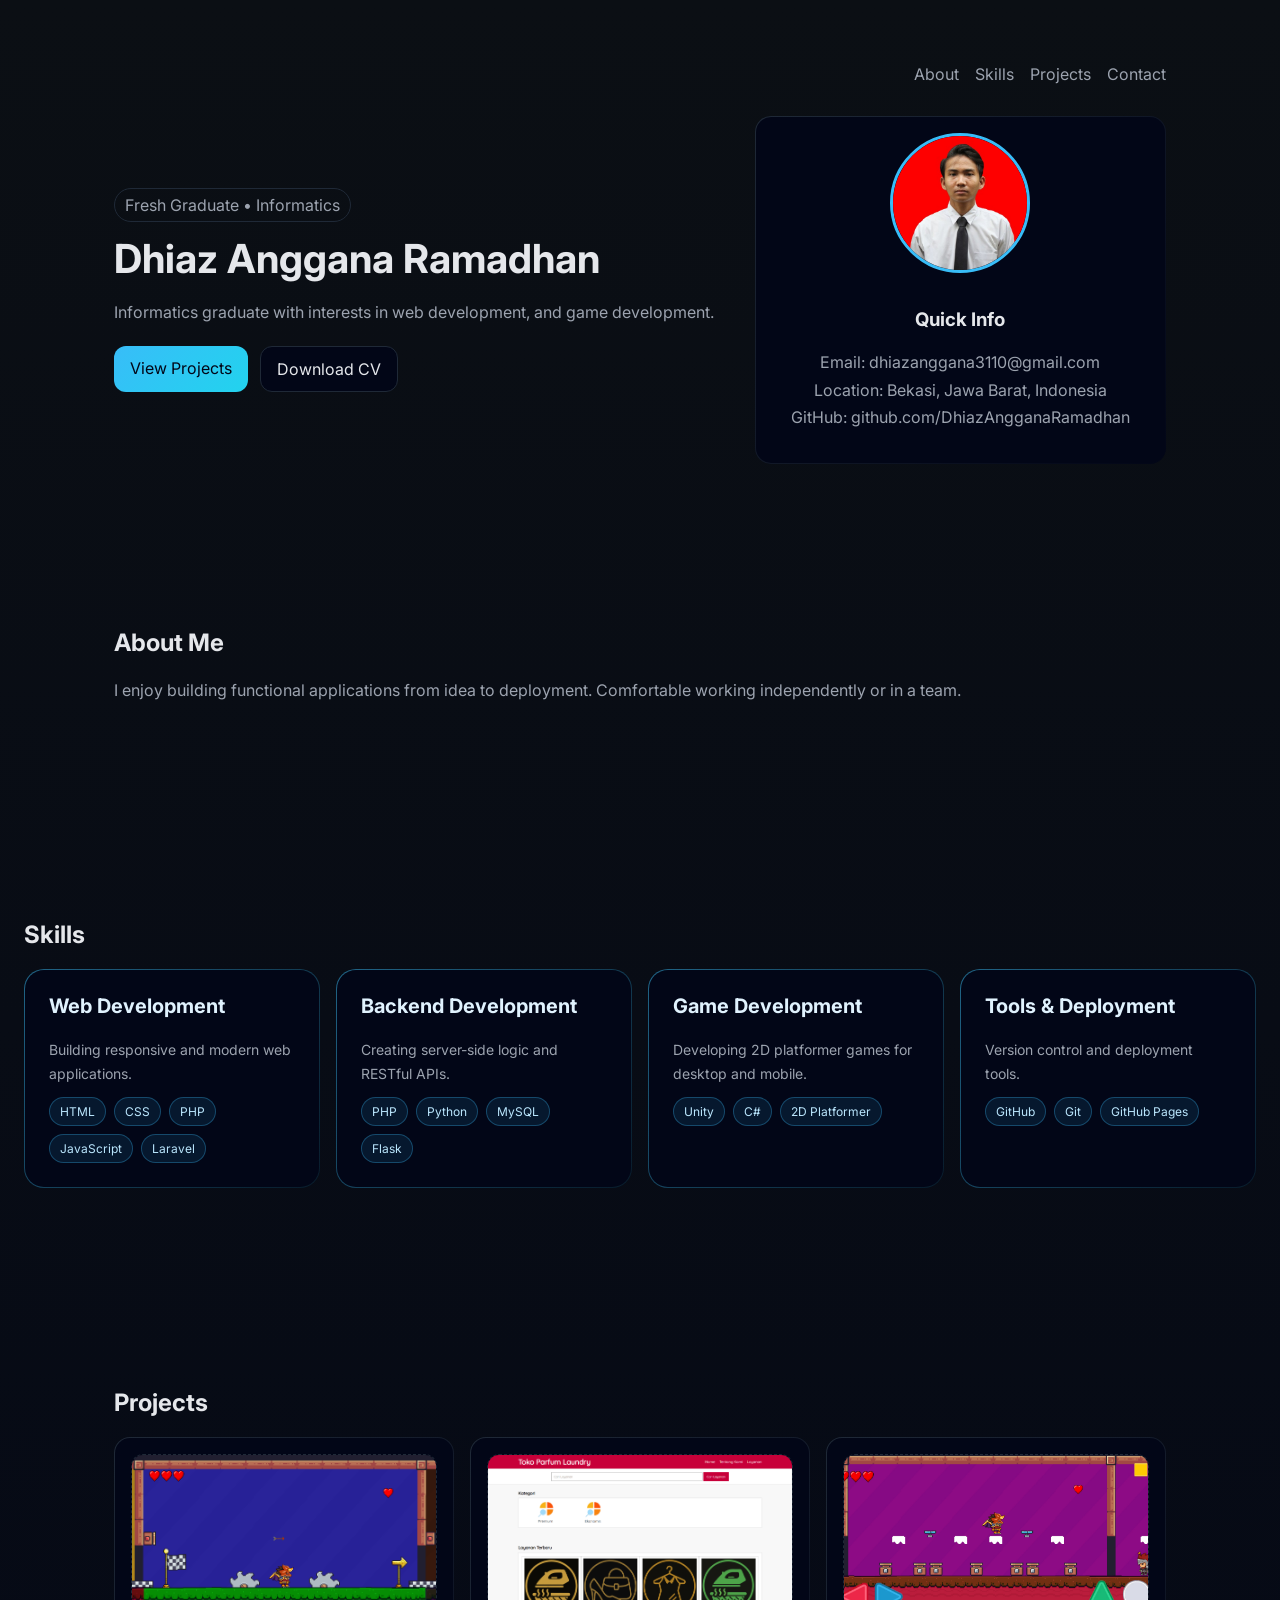
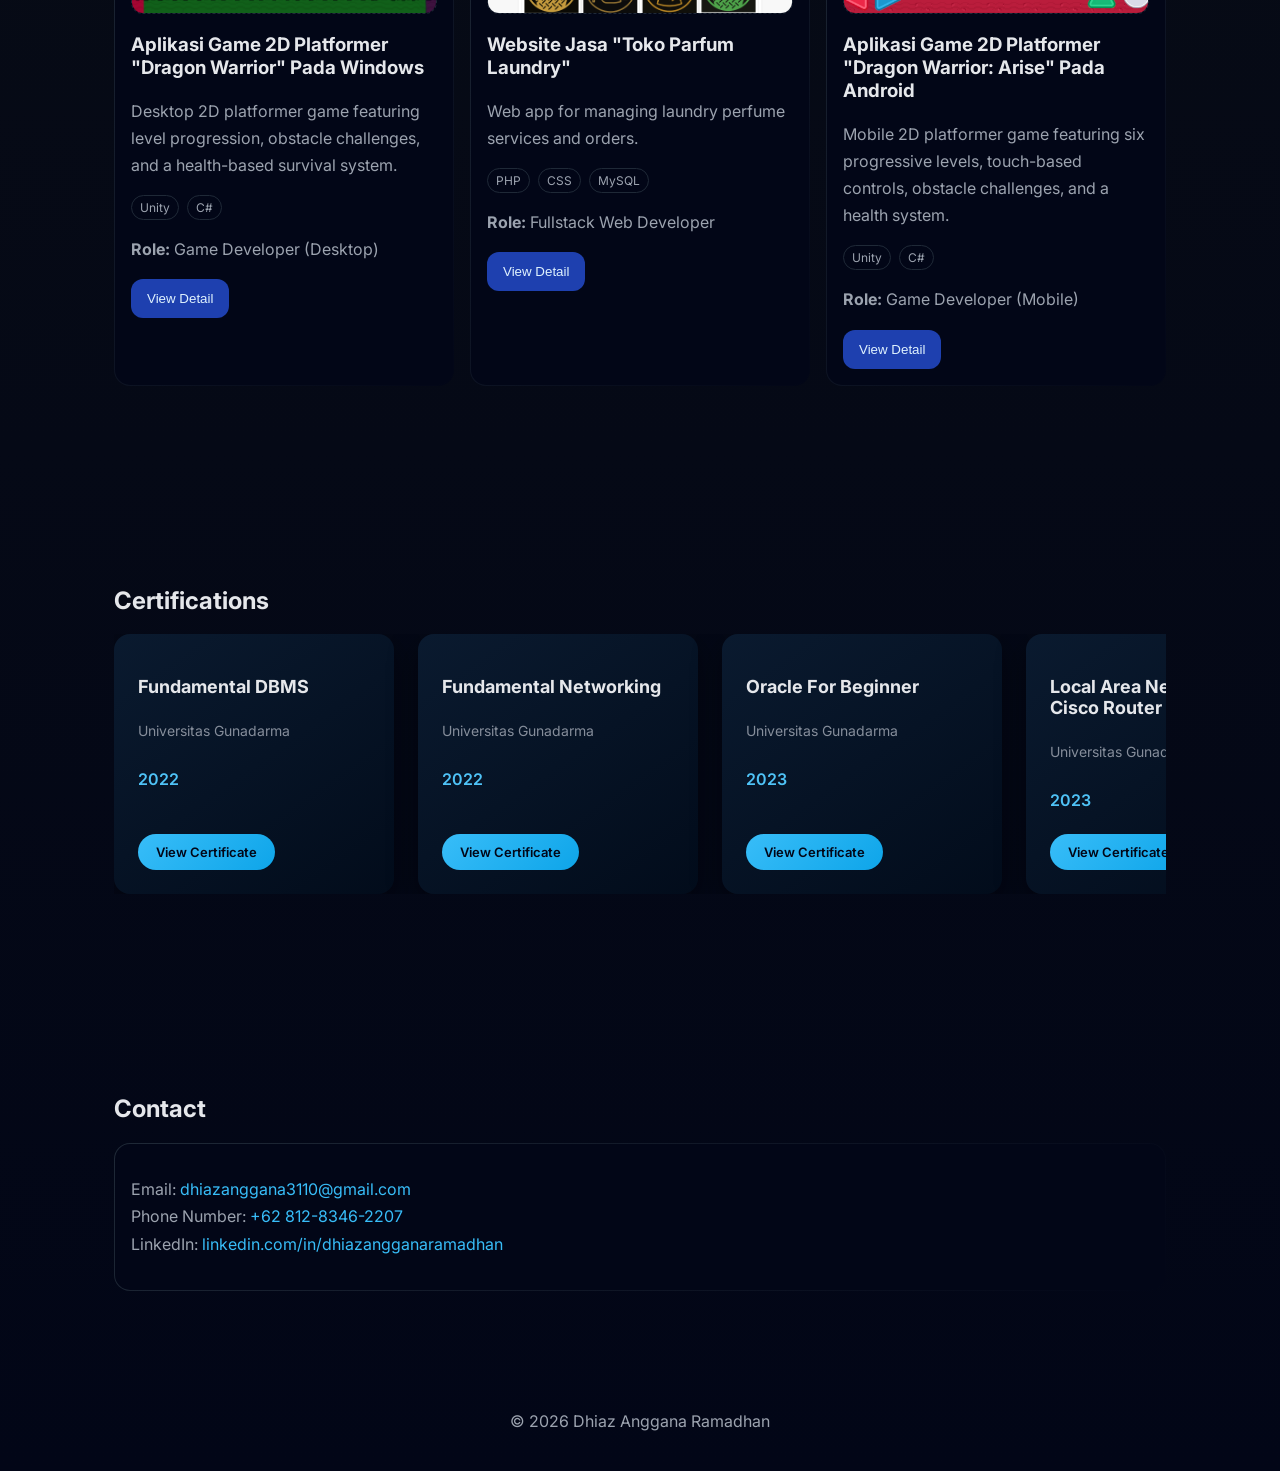
==== index.html @ bd8fd34e "Update website portofolio" ====
<!DOCTYPE html>
<html lang="en">
<head>
  <meta charset="UTF-8" />
  <meta name="viewport" content="width=device-width, initial-scale=1.0" />
  <title>Dhiaz Anggana Ramadhan | Portfolio</title>
  <meta name="description" content="Personal portfolio of an Informatics graduate showcasing web, backend, and game projects." />

  <link rel="preconnect" href="https://fonts.googleapis.com">
  <link rel="preconnect" href="https://fonts.gstatic.com" crossorigin>
  <link href="https://fonts.googleapis.com/css2?family=Inter:wght@300;400;600;700&display=swap" rel="stylesheet">

  <link rel="stylesheet" href="css/style.css">
</head>

<body>
<header>
  <nav>
    <a href="#about">About</a>
    <a href="#skills">Skills</a>
    <a href="#projects">Projects</a>
    <a href="#contact">Contact</a>
  </nav>

  <div class="hero">
    <div>
      <span class="badge">Fresh Graduate • Informatics</span>
      <h1>Dhiaz Anggana Ramadhan</h1>
      <p>
        Informatics graduate with interests in web development, and game development. 
      </p>

      <div class="cta">
        <a class="btn primary" href="#projects">View Projects</a>
        <a class="btn" href="cv-dhiaz.pdf" download>Download CV</a>
      </div>
    </div>

    <!-- FOTO + QUICK INFO -->
    <div class="card" style="text-align:center">
      <img src="assets/img/foto.jpg" alt="Dhiaz Anggana Ramadhan" class="profile-img">
      <h3>Quick Info</h3>
      <p>
        Email: dhiazanggana3110@gmail.com<br>
        Location: Bekasi, Jawa Barat, Indonesia<br>
        GitHub: github.com/DhiazAngganaRamadhan
      </p>
    </div>
  </div>
</header>

<section id="about" class="section">
  <h2>About Me</h2>
  <p>
    I enjoy building functional applications from idea to deployment.
    Comfortable working independently or in a team.
  </p>
</section>

<section id="skills" class="cert-section">
  <h2>Skills</h2>

  <div class="grid skills">

    <div class="card">
      <h3>Web Development</h3>
      <p>Building responsive and modern web applications.</p>
      <div class="skills-tags">
        <span>HTML</span>
        <span>CSS</span>
        <span>PHP</span>
        <span>JavaScript</span>
        <span>Laravel</span>
      </div>
    </div>

    <div class="card">
      <h3>Backend Development</h3>
      <p>Creating server-side logic and RESTful APIs.</p>
      <div class="skills-tags">
        <span>PHP</span>
        <span>Python</span>
        <span>MySQL</span>
        <span>Flask</span>
      </div>
    </div>

    <div class="card">
      <h3>Game Development</h3>
      <p>Developing 2D platformer games for desktop and mobile.</p>
      <div class="skills-tags">
        <span>Unity</span>
        <span>C#</span>
        <span>2D Platformer</span>
      </div>
    </div>

    <div class="card">
      <h3>Tools & Deployment</h3>
      <p>Version control and deployment tools.</p>
      <div class="skills-tags">
        <span>GitHub</span>
        <span>Git</span>
        <span>GitHub Pages</span>
      </div>
    </div>

  </div>
</section>

<section id="projects" class="section">
  <h2>Projects</h2>
  <div class="grid projects">

    <div class="card">
      <div class="thumb">
        <img src="assets/img/dragon warrior.png" alt="Dragon Warrior Desktop">
      </div>
      <h3>Aplikasi Game 2D Platformer "Dragon Warrior" Pada Windows</h3>
      <p>Desktop 2D platformer game featuring level progression, obstacle challenges, and a health-based survival system.</p>
      <div class="tags">
        <span class="tag">Unity</span>
        <span class="tag">C#</span>
      </div>
      <p><strong>Role:</strong> Game Developer (Desktop)</p>

      <button class="btn detail" onclick="openModal('project1')">
        View Detail
      </button>
    </div>

    <div class="card">
      <div class="thumb">
        <img src="assets/img/toko parfum laundry.png" alt="Toko Parfum Laundry Desktop">
      </div>
      <h3>Website Jasa "Toko Parfum Laundry"</h3>
      <p>Web app for managing laundry perfume services and orders.</p>
      <div class="tags">
        <span class="tag">PHP</span>
        <span class="tag">CSS</span>
        <span class="tag">MySQL</span>
      </div>
      <p><strong>Role:</strong> Fullstack Web Developer</p>

      <button class="btn detail" onclick="openModal('project2')">
        View Detail
      </button>
    </div>

    <div class="card">
      <div class="thumb">
        <img src="assets/img/dragon warrior arise.jpg" alt="Dragon Warrior Arise Mobile">
      </div>
      <h3>Aplikasi Game 2D Platformer "Dragon Warrior: Arise" Pada Android</h3>
      <p>Mobile 2D platformer game featuring six progressive levels, touch-based controls, obstacle challenges, and a health system. </p>
      <div class="tags">
        <span class="tag">Unity</span>
        <span class="tag">C#</span>
      </div>
      <p><strong>Role:</strong> Game Developer (Mobile)</p>

      <button class="btn detail" onclick="openModal('project3')">
        View Detail
      </button>
    </div>

  </div>
</section>

<div class="modal" id="project1">
  <div class="modal-content">
    <span class="close" onclick="closeModal('project1')">&times;</span>

    <h2>Aplikasi Game 2D Platformer "Dragon Warrior" Pada Windows</h2>

    <img src="assets/img/dragon warrior1.png" alt="Dragon Warrior Desktop">

    <p>
      Dragon Warrior adalah game 2D platformer yang saya kembangkan menggunakan Unity dan C#, terinspirasi dari Super Mario Bros. 
      Game ini berfokus pada rintangan (obstacle-based) di mana pemain harus melompati hambatan, menjaga health, dan mencapai garis finish. 
      Pengembangan game dilakukan menggunakan metode MDLC, mulai dari perancangan, pembuatan aset, hingga pengujian Blackbox Testing dan User Acceptance Testing (UAT).<br><br>
      Game ini memiliki tiga level dengan tingkat kesulitan berbeda, dilengkapi karakter 2D, musuh, rintangan, efek audio, serta UI sederhana. 
      Dragon Warrior berjalan pada platform Windows dan dirancang untuk memberikan pengalaman platformer klasik dengan gameplay menantang dan timing lompatan yang presisi
    </p>

    <strong>Tech Stack:</strong>
    <p>Unity, C#</p>

    <div class="github-wrapper">
      <a href="https://github.com/USERNAME/NAMA-REPO"
         target="_blank"
         class="github-btn">
        <img src="assets/img/github.svg" class="github-icon" alt="GitHub">
        <span class="github-text">GitHub</span>
      </a>
    </div> 
  </div>
</div>

<div class="modal" id="project2">
  <div class="modal-content">
    <span class="close" onclick="closeModal('project2')">&times;</span>

    <h2>Website Jasa "Toko Parfum Laundry"</h2>

    <img src="assets/img/toko parfum laundry1.png" alt="Toko Parfum Laundry">

    <p>
      Website Toko Parfum Laundry adalah aplikasi web layanan laundry yang saya kembangkan menggunakan PHP dan MySQL. Sistem ini memungkinkan pelanggan
      melakukan pemesanan layanan secara digital melalui fitur katalog, pencarian layanan, dan form pemesanan online. Di sisi admin, aplikasi ini menyediakan dashboard dengan
      login aman, serta fitur CRUD untuk mengelola layanan, produk parfum, dan pesanan pelanggan. Alur pemesanan dirancang terstruktur, mulai dari permintaan pelanggan
      hingga proses persetujuan admin, sehingga operasional menjadi lebih efisien.<br><br>
      Proyek ini berhasil lolos uji kompetensi BNSP, di mana seluruh fitur dinilai memenuhi standar nasional dan diuji melalui praktik langsung.
    </p>

    <strong>Fitur Utama:</strong>
    <ul>
      <li>Manajemen layanan & produk</li>
      <li>Form pemesanan pelanggan</li>
      <li>Halaman admin</li>
    </ul>

    <strong>Tech Stack:</strong>
    <p>PHP, CSS, MySQL</p>

    <div class="github-wrapper">
      <a href="https://github.com/DhiazAngganaRamadhan/tokoparfumlaundry"
         target="_blank"
         class="github-btn">
        <img src="assets/img/github.svg" class="github-icon" alt="GitHub">
        <span class="github-text">GitHub</span>
      </a>
    </div> 
  </div>
</div>

<div class="modal" id="project3">
  <div class="modal-content">
    <span class="close" onclick="closeModal('project3')">&times;</span>

    <h2>Aplikasi Game 2D Platformer "Dragon Warrior: Arise" Pada Android</h2>

    <img src="assets/img/dragon warrior arise1.jpg" alt="Dragon Warrior Arise">

    <p>
      Game 2D platformer berbasis Android yang saya kembangkan menggunakan Unity. Proyek ini merupakan pengembangan dari versi PC sebelumnya dengan peningkatan navigasi level, 
      kontrol permainan, serta penambahan total 6 level baru. Fokus utama pengembangan adalah meningkatkan pengalaman bermain dan mengoptimalkan game untuk perangkat mobile.<br><br>
      Game ini dirancang dengan struktur scene yang lebih terorganisir, visual yang diperbarui, serta mekanik gameplay yang lebih responsif agar memberikan pengalaman bermain yang lebih nyaman, 
      menantang, dan sesuai dengan standar game mobile modern.
    </p>

    <strong>Tech Stack:</strong>
    <p>Unity, C#</p>

    <div class="github-wrapper">
      <a href="https://github.com/USERNAME/NAMA-REPO"
         target="_blank"
         class="github-btn">
        <img src="assets/img/github.svg" class="github-icon" alt="GitHub">
        <span class="github-text">GitHub</span>
      </a>
    </div> 
  </div>
</div>

<section id="certifications" class="section cert-section">
  <h2>Certifications</h2>

  <div class="cert-wrapper">
    <div class="cert-track">
      <!-- ===== SET 1 ===== -->
      <div class="cert-card">
        <h3>Fundamental DBMS</h3>
        <p class="cert-org">Universitas Gunadarma</p>
        <span class="cert-year">2022</span>
        <a href="assets/doc/FundamentalDBMS.pdf" target="_blank" class="cert-btn">View Certificate</a>
      </div>

      <div class="cert-card">
        <h3>Fundamental Networking</h3>
        <p class="cert-org">Universitas Gunadarma</p>
        <span class="cert-year">2022</span>
        <a href="assets/doc/FundamentalNetworking.pdf" target="_blank" class="cert-btn">View Certificate</a>
      </div>

      <div class="cert-card">
        <h3>Oracle For Beginner</h3>
        <p class="cert-org">Universitas Gunadarma</p>
        <span class="cert-year">2023</span>
        <a href="assets/doc/ORACLEFORBEGINNER.pdf" target="_blank" class="cert-btn">View Certificate</a>
      </div>

      <div class="cert-card">
        <h3>Local Area Network Using Cisco Router</h3>
        <p class="cert-org">Universitas Gunadarma</p>
        <span class="cert-year">2023</span>
        <a href="assets/doc/LOCALAREANETWORKUSINGCISCOROUTER.pdf" target="_blank" class="cert-btn">View Certificate</a>
      </div>

      <div class="cert-card">
        <h3>Oracle For Intermediate</h3>
        <p class="cert-org">Universitas Gunadarma</p>
        <span class="cert-year">2024</span>
        <a href="assets/doc/ORACLEFORINTERMEDIATE.pdf" target="_blank" class="cert-btn">View Certificate</a>
      </div>

      <div class="cert-card">
        <h3>JavaScript Programming Language Fundamental</h3>
        <p class="cert-org">Universitas Gunadarma</p>
        <span class="cert-year">2024</span>
        <a href="assets/doc/JavaScriptProgrammingLanguageFundamental.pdf" target="_blank" class="cert-btn">View Certificate</a>
      </div>

      <div class="cert-card">
        <h3>Wide Area Network Using Cisco Router</h3>
        <p class="cert-org">Universitas Gunadarma</p>
        <span class="cert-year">2024</span>
        <a href="assets/doc/WIDEAREANETWORKUSINGCISCOROUTERFORINTERMEDIATE.pdf" target="_blank" class="cert-btn">View Certificate</a>
      </div>

      <div class="cert-card">
        <h3>Program Setara Sarjana Muda Informatika</h3>
        <p class="cert-org">Universitas Gunadarma</p>
        <span class="cert-year">2024</span>
        <a href="assets/doc/PenulisanIlmiah.pdf" target="_blank" class="cert-btn">View Certificate</a>
      </div>

      <div class="cert-card">
        <h3>Basic Web Application Design</h3>
        <p class="cert-org">Universitas Gunadarma</p>
        <span class="cert-year">2024</span>
        <a href="assets/doc/BasicWebApplicationDesign.pdf" target="_blank" class="cert-btn">View Certificate</a>
      </div>

      <div class="cert-card">
        <h3>Junior Web Programmer</h3>
        <p class="cert-org">BNSP</p>
        <span class="cert-year">2025</span>
        <a href="assets/doc/JuniorWebProgrammer.pdf" target="_blank" class="cert-btn">View Certificate</a>
      </div>

      <div class="cert-card">
        <h3>Aptitude Test</h3>
        <p class="cert-org">Universitas Gunadarma</p>
        <span class="cert-year">2025</span>
        <a href="assets/doc/AptitudeTest.pdf" target="_blank" class="cert-btn">View Certificate</a>
      </div>

      <!-- ===== SET 2 ===== -->
      <div class="cert-card">
        <h3>Fundamental DBMS</h3>
        <p class="cert-org">Universitas Gunadarma</p>
        <span class="cert-year">2022</span>
        <a href="assets/doc/FundamentalDBMS.pdf" target="_blank" class="cert-btn">View Certificate</a>
      </div>

      <div class="cert-card">
        <h3>Fundamental Networking</h3>
        <p class="cert-org">Universitas Gunadarma</p>
        <span class="cert-year">2022</span>
        <a href="assets/doc/FundamentalNetworking.pdf" target="_blank" class="cert-btn">View Certificate</a>
      </div>

      <div class="cert-card">
        <h3>Oracle For Beginner</h3>
        <p class="cert-org">Universitas Gunadarma</p>
        <span class="cert-year">2023</span>
        <a href="assets/doc/ORACLEFORBEGINNER.pdf" target="_blank" class="cert-btn">View Certificate</a>
      </div>

      <div class="cert-card">
        <h3>Local Area Network Using Cisco Router</h3>
        <p class="cert-org">Universitas Gunadarma</p>
        <span class="cert-year">2023</span>
        <a href="assets/doc/LOCALAREANETWORKUSINGCISCOROUTER.pdf" target="_blank" class="cert-btn">View Certificate</a>
      </div>

      <div class="cert-card">
        <h3>Oracle For Intermediate</h3>
        <p class="cert-org">Universitas Gunadarma</p>
        <span class="cert-year">2024</span>
        <a href="assets/doc/ORACLEFORINTERMEDIATE.pdf" target="_blank" class="cert-btn">View Certificate</a>
      </div>

      <div class="cert-card">
        <h3>JavaScript Programming Language Fundamental</h3>
        <p class="cert-org">Universitas Gunadarma</p>
        <span class="cert-year">2024</span>
        <a href="assets/doc/JavaScriptProgrammingLanguageFundamental.pdf" target="_blank" class="cert-btn">View Certificate</a>
      </div>

      <div class="cert-card">
        <h3>Wide Area Network Using Cisco Router</h3>
        <p class="cert-org">Universitas Gunadarma</p>
        <span class="cert-year">2024</span>
        <a href="assets/doc/WIDEAREANETWORKUSINGCISCOROUTERFORINTERMEDIATE.pdf" target="_blank" class="cert-btn">View Certificate</a>
      </div>

      <div class="cert-card">
        <h3>Program Setara Sarjana Muda Informatika</h3>
        <p class="cert-org">Universitas Gunadarma</p>
        <span class="cert-year">2024</span>
        <a href="assets/doc/PenulisanIlmiah.pdf" target="_blank" class="cert-btn">View Certificate</a>
      </div>

      <div class="cert-card">
        <h3>Basic Web Application Design</h3>
        <p class="cert-org">Universitas Gunadarma</p>
        <span class="cert-year">2024</span>
        <a href="assets/doc/BasicWebApplicationDesign.pdf" target="_blank" class="cert-btn">View Certificate</a>
      </div>

      <div class="cert-card">
        <h3>Junior Web Programmer</h3>
        <p class="cert-org">BNSP</p>
        <span class="cert-year">2025</span>
        <a href="assets/doc/JuniorWebProgrammer.pdf" target="_blank" class="cert-btn">View Certificate</a>
      </div>

      <div class="cert-card">
        <h3>Aptitude Test</h3>
        <p class="cert-org">Universitas Gunadarma</p>
        <span class="cert-year">2025</span>
        <a href="assets/doc/AptitudeTest.pdf" target="_blank" class="cert-btn">View Certificate</a>
      </div>

    </div>
  </div>
</section>

<section id="contact" class="section">
  <h2>Contact</h2>
  <div class="card">
    <p>
      Email: <a href="mailto:dhiazanggana3110@gmail.com">dhiazanggana3110@gmail.com</a><br>
      Phone Number: <a href="tel:+6281283462207">+62 812-8346-2207</a><br>
      LinkedIn: <a href="https://www.linkedin.com/in/dhiazangganaramadhan" target="_blank"> linkedin.com/in/dhiazangganaramadhan</a>
    </p>
  </div>
</section>

<footer>
  © 2026 Dhiaz Anggana Ramadhan
</footer>

<script src="js/script.js"></script>
</body>
</html>
---- css/style.css ----
:root {
      --bg: #0b0f14;
      --card: #111827;
      --text: #e5e7eb;
      --muted: #9ca3af;
      --accent: #38bdf8;
    }

    * { box-sizing: border-box; }

    body {
      margin: 0;
      font-family: Inter, system-ui, -apple-system, Segoe UI, Roboto;
      background: linear-gradient(180deg, #0b0f14, #020617);
      color: var(--text);
    }

    a { color: var(--accent); text-decoration: none; }

    header {
      padding: 64px 24px;
      max-width: 1100px;
      margin: auto;
    }

    nav {
      display: flex;
      gap: 16px;
      justify-content: flex-end;
      margin-bottom: 32px;
    }

    nav a { color: var(--muted); }

    .hero {
      display: grid;
      grid-template-columns: 1.2fr .8fr;
      gap: 24px;
      align-items: center;
    }

    .badge {
      display: inline-block;
      padding: 6px 10px;
      border: 1px solid #1f2937;
      border-radius: 999px;
      color: var(--muted);
    }

    h1 { font-size: 40px; margin: 12px 0; }

    p { color: var(--muted); line-height: 1.7; }

    .cta {
      display: flex;
      gap: 12px;
      margin-top: 20px;
    }

    .btn {
      padding: 12px 16px;
      border-radius: 12px;
      border: 1px solid #1f2937;
      background: #020617;
      color: var(--text);
      cursor: pointer;   
    }

    .btn.primary {
      background: linear-gradient(135deg, #38bdf8, #22d3ee);
      color: #020617;
      border: none;
    }

    .btn.detail {
      background: #1e40af;     
      border: none;
      color: #e0f2fe;
    }

    .btn.detail:hover {
      background: #2563eb;      
      transform: translateY(-2px);
    }

    .section {
      max-width: 1100px;
      margin: 0 auto;
      padding: 80px 24px;
    }    

    .grid { display: grid; gap: 16px; }

    .skills {
      grid-template-columns: repeat(auto-fit, minmax(240px, 1fr));
    }

    .card {
      background: linear-gradient(180deg, #020617, #020617) padding-box,
                  linear-gradient(135deg, #1f2937, #020617) border-box;
      border: 1px solid transparent;
      border-radius: 16px;
      padding: 16px;
    }

    .skills .card {
      position: relative;
      padding: 24px;
      border-radius: 20px;
      background: linear-gradient(180deg, #020617, #020617) padding-box,
                  linear-gradient(135deg, rgba(56,189,248,.5), rgba(14,165,233,.1)) border-box;
      border: 1px solid transparent;
      transition: all 0.3s ease;
      overflow: hidden;
    }

    .skills .card::before {
      content: "";
      position: absolute;
      inset: 0;
      background: radial-gradient(circle at top left, rgba(56,189,248,.15), transparent 60%);
      opacity: 0;
      transition: opacity 0.3s ease;
    }

    .skills .card:hover::before {
      opacity: 1;
    }

    .skills .card:hover {
      transform: translateY(-6px);
      box-shadow: 0 20px 40px rgba(56,189,248,.15);
    }

    .skills h3 {
      margin-top: 0;
      font-size: 20px;
      color: #e0f2fe;
    }

    .skills p {
      margin-bottom: 0;
      font-size: 14px;
      color: var(--muted);
    }

    .skills-tags {
      display: flex;
      flex-wrap: wrap;
      gap: 8px;
      margin-top: 12px;
    }

    .skills-tags span {
      font-size: 12px;
      padding: 6px 10px;
      border-radius: 999px;
      background: rgba(56,189,248,.1);
      color: #bae6fd;
      border: 1px solid rgba(56,189,248,.3);
    }

    .projects {
      grid-template-columns: repeat(auto-fit, minmax(280px, 1fr));
    }

    .projects .card {
      position: relative;
      overflow: hidden;
      transition: all 0.35s ease;
    }

    .projects .card::before {
      content: "";
      position: absolute;
      inset: 0;
      border-radius: 16px;
      padding: 1px;
      background: linear-gradient(135deg, transparent, rgba(56,189,248,.8), transparent);
      opacity: 0;
      transition: opacity 0.35s ease;
      pointer-events: none;
    }

    .projects .card:hover {
      transform: translateY(-8px);
      box-shadow:
        0 20px 40px rgba(56,189,248,.18),
        inset 0 0 0 1px rgba(56,189,248,.25);
    }

    .projects .card:hover::before {
      opacity: 1;
    }

    .projects .card::after {
      content: "";
      position: absolute;
      inset: -1px;
      border-radius: 16px;
      background: linear-gradient(120deg, transparent, #38bdf8, transparent);
      opacity: 0;
      animation: borderMove 2s linear infinite;
      pointer-events: none;
    }

    .projects .card:hover::after {
      opacity: .6;
    }

    @keyframes borderMove {
      0% { transform: translateX(-100%); }
      100% { transform: translateX(100%); }
    }

    .thumb {
      height: 160px;
      background: #020617;
      border: 1px dashed #1f2937;
      border-radius: 12px;
      display: grid;
      place-items: center;
      color: var(--muted);
    }

    .tags {
      display: flex;
      gap: 8px;
      flex-wrap: wrap;
    }

    .tag {
      font-size: 12px;
      padding: 4px 8px;
      border: 1px solid #1f2937;
      border-radius: 999px;
      color: var(--muted);
    }

    /* FOTO PROFIL */
    .profile-img {
      width: 140px;
      height: 140px;
      object-fit: cover;
      border-radius: 50%;
      border: 3px solid var(--accent);
      margin-bottom: 12px;
    }

    footer {
      padding: 40px 24px;
      text-align: center;
      color: var(--muted);
    }

    @media (max-width: 768px) {
      .hero { grid-template-columns: 1fr; }
      h1 { font-size: 32px; }
      nav { justify-content: flex-start; }
    }

    .thumb {
      width: 100%;
      height: 160px;
      border-radius: 12px;
      overflow: hidden;        
      margin-bottom: 12px;
      border: 1px dashed #1f2937;
    }

    .thumb img {
      width: 100%;
      height: 100%;
      object-fit: cover;       
      display: block;
    }

    .modal {
      display: none;
      position: fixed;
      inset: 0;
      background: rgba(0,0,0,0.7);
      backdrop-filter: blur(4px);
      z-index: 999;
    }

    .modal-content {
      background: #020617;
      max-width: 800px;
      max-height: 80vh;       
      overflow-y: auto;  
      margin: 60px auto;
      padding: 24px;
      border-radius: 16px;
      color: var(--text);
      position: relative;
    }

    .modal-content img {
      width: 100%;
      border-radius: 12px;
      margin: 16px 0;
    }

    .close {
      position: absolute;
      top: 16px;
      right: 20px;
      font-size: 28px;
      cursor: pointer;
    }

    .github-btn {
      display: grid;
      grid-auto-flow: column;
      place-content: center;
      align-items: center;
      gap: 8px;
      
      width: 100%;
      max-width: 360px;
      
      padding: 12px 20px;
      margin-top: 5px;
      
      background: transparent;
      border: 1px solid rgba(255,255,255,0.2);
      border-radius: 10px;
      
      color: #e5e7eb;
      font-size: 15px;
      font-weight: 600;
      text-decoration: none;
      
      transition: all 0.25s ease;
    }
      
    .github-btn:hover {
      background: rgba(255,255,255,0.05);
      border-color: #38bdf8;
      color: #38bdf8;
    }
      
    .github-icon {
      width: 20px;
      height: 20px;
      display: block;      /* 🔥 PENTING */
      filter: invert(1);
    }
      
    .github-text {
      display: block;      /* 🔥 PENTING */
      text-align: center;
    }
      
    .github-wrapper {
      display: flex;
      justify-content: center;
    }       

    .cert-section {
      padding: 100px 24px;
      overflow: hidden;
    }

    .cert-wrapper {
      overflow: hidden;
    }

    .cert-track {
      display: flex;
      gap: 24px;
      width: max-content;
      align-items: stretch;
      animation: infiniteScroll 40s linear infinite;
    }

    .cert-card {
      width: 280px;
      min-height: 260px;

      background: linear-gradient(145deg, #0a1a2f, #020c1b);
      border-radius: 16px;
      padding: 24px;

      box-shadow: 0 10px 30px rgba(0,0,0,.4);

      display: flex;
      flex-direction: column;
    }

    .cert-card h3 {
      font-size: 18px;
      margin-bottom: 8px;
    }

    .cert-org {
      font-size: 14px;
      opacity: 0.85;
    }

    .cert-year {
      margin: 12px 0 auto;
      color: #4fc3f7;
      font-weight: 600;
    }

    .cert-btn {
      align-self: flex-start;
      margin-top: 16px;
      padding: 10px 18px;
      border-radius: 999px;
      font-size: 13px;
      font-weight: 600;
      color: #020617;
      background: linear-gradient(135deg, #38bdf8, #0ea5e9);
      text-decoration: none;
      transition: all 0.3s ease;
    }

    .cert-btn:hover {
      transform: translateY(-2px) scale(1.05);
      box-shadow: 0 0 20px rgba(56,189,248,0.6);
    }

    @keyframes infiniteScroll {
      from {
        transform: translateX(0);
      }
      to {
        transform: translateX(-50%);
      }
    }

    .cert-wrapper:hover .cert-track {
      animation-play-state: paused;
    }
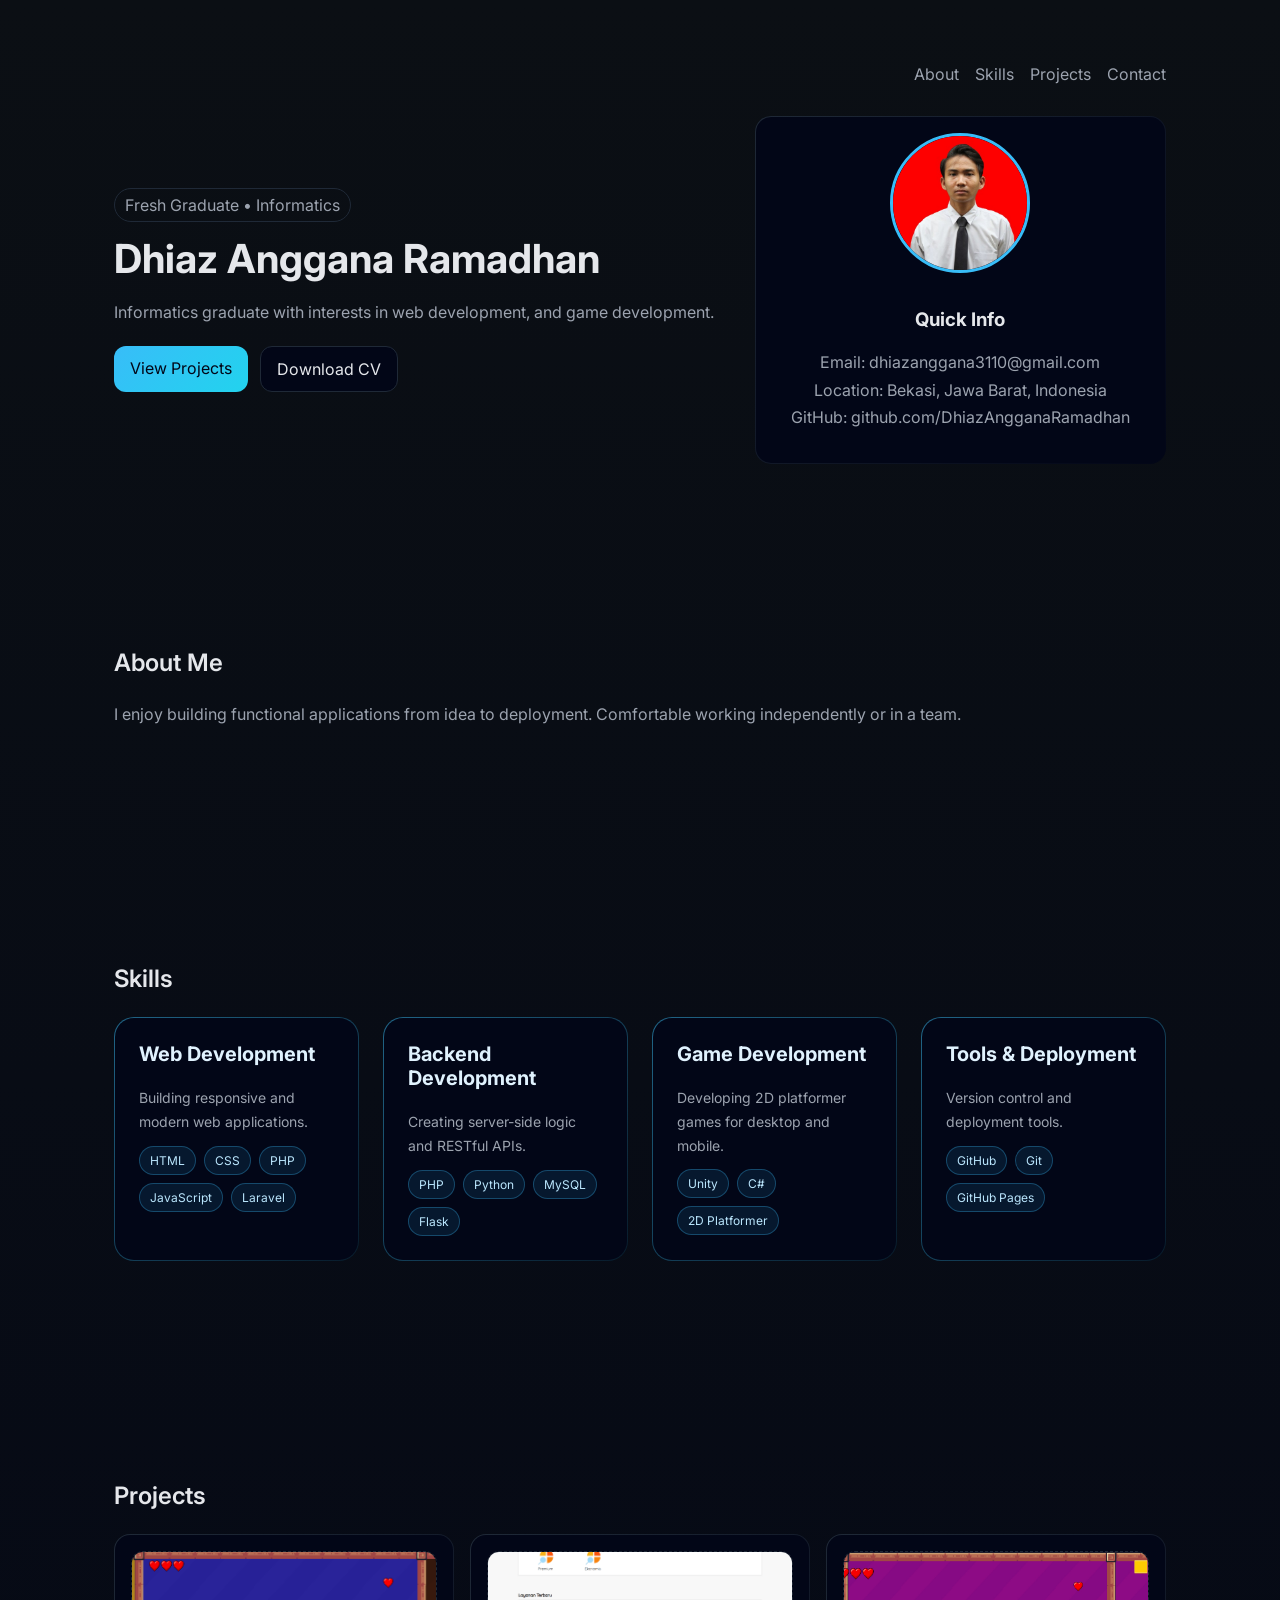
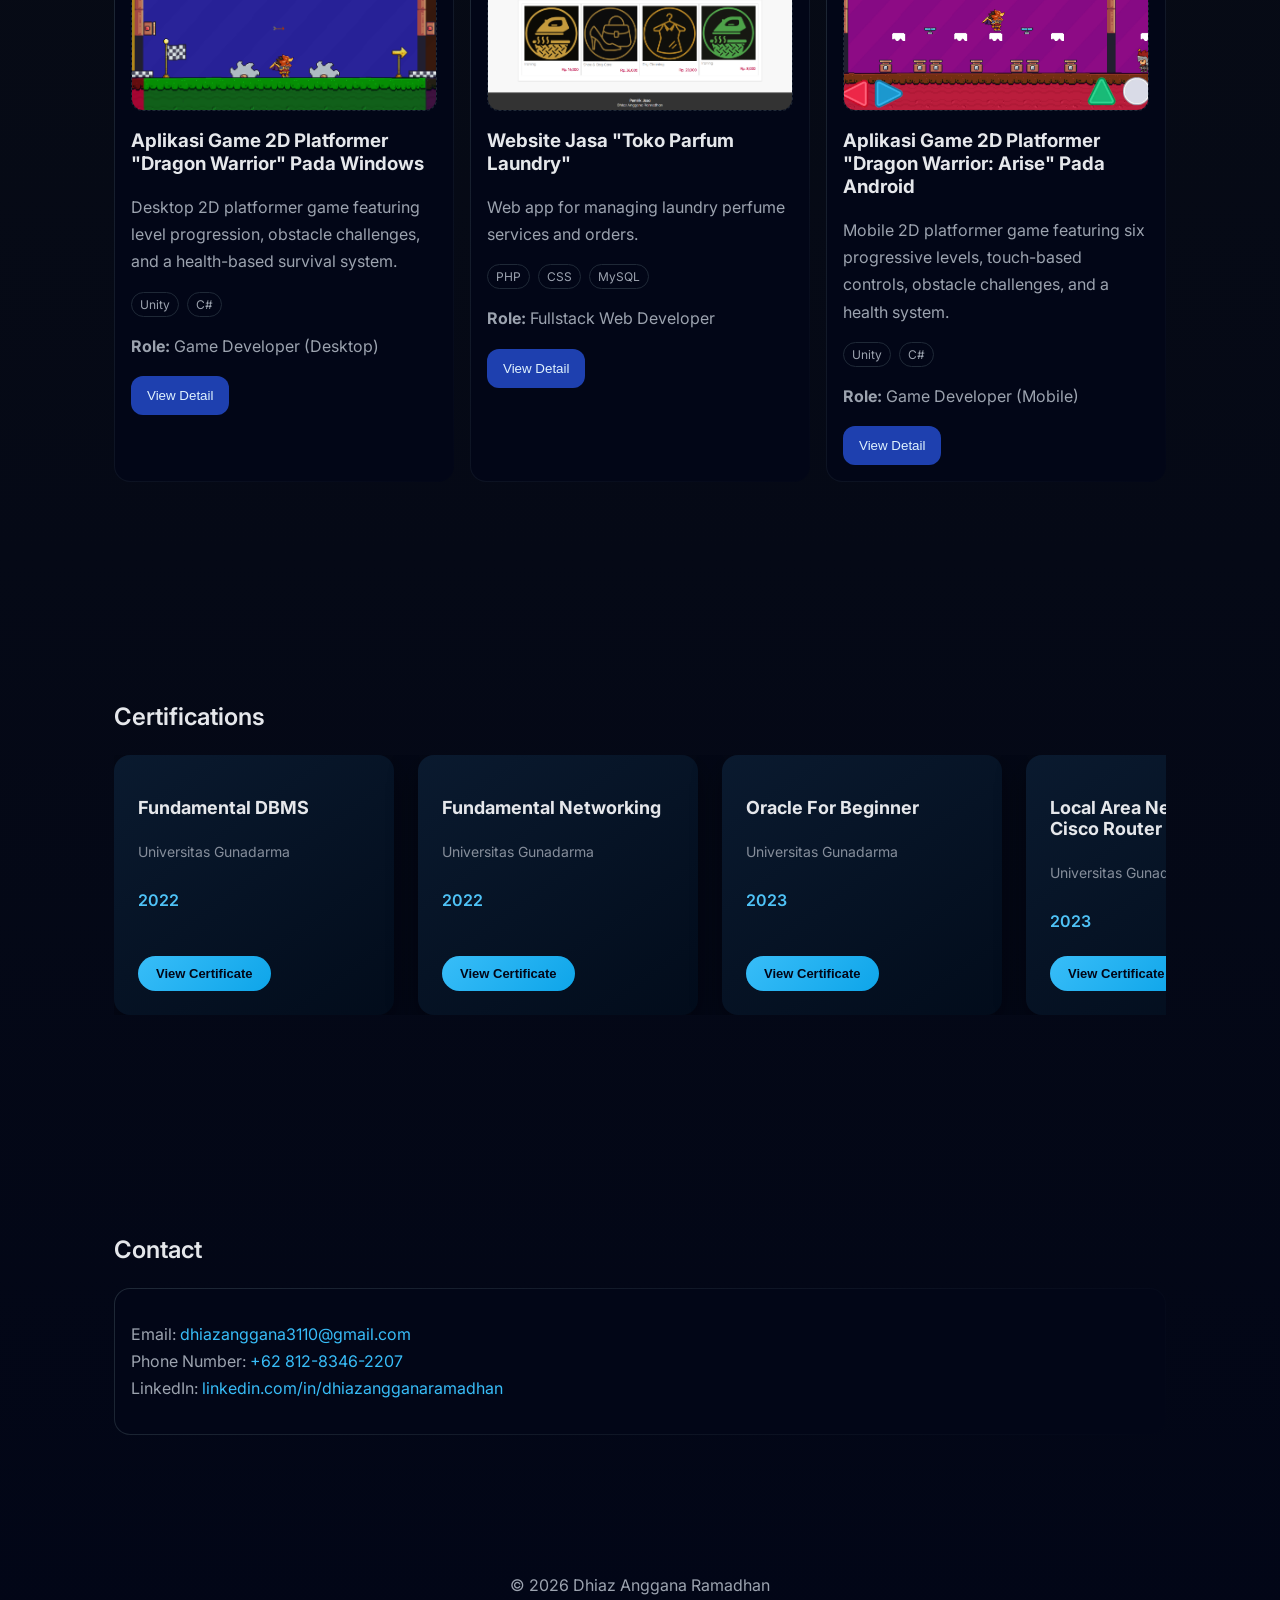
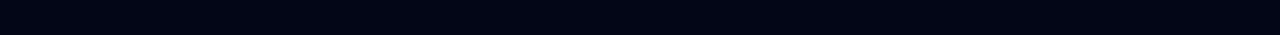
==== commit 63a9570b: "Update portofolio" ====
--- a/index.html
+++ b/index.html
@@ -57,7 +57,7 @@
   </p>
 </section>
 
-<section id="skills" class="cert-section">
+<section id="skills" class="section">
   <h2>Skills</h2>
 
   <div class="grid skills">
@@ -187,13 +187,13 @@
     <p>Unity, C#</p>
 
     <div class="github-wrapper">
-      <a href="https://github.com/USERNAME/NAMA-REPO"
+      <a href="https://drive.google.com/drive/folders/1oZWYnaz_mkkDWZ0RaJDQsNnEWkmqTjbM"
          target="_blank"
-         class="github-btn">
-        <img src="assets/img/github.svg" class="github-icon" alt="GitHub">
-        <span class="github-text">GitHub</span>
+         class="github-btn drive-btn">
+         <img src="assets/img/googledrive.svg" class="github-icon no-invert" alt="Google Drive">
+        <span class="github-text">Google Drive</span>
       </a>
-    </div> 
+    </div>
   </div>
 </div>
 
@@ -253,17 +253,17 @@
     <p>Unity, C#</p>
 
     <div class="github-wrapper">
-      <a href="https://github.com/USERNAME/NAMA-REPO"
+      <a href="https://drive.google.com/drive/folders/1Hi_ivMXjDGOUeclSXtF7b5QkXseNiZ7s"
          target="_blank"
-         class="github-btn">
-        <img src="assets/img/github.svg" class="github-icon" alt="GitHub">
-        <span class="github-text">GitHub</span>
+         class="github-btn drive-btn">
+         <img src="assets/img/googledrive.svg" class="github-icon no-invert" alt="Google Drive">
+        <span class="github-text">Google Drive</span>
       </a>
-    </div> 
-  </div>
-</div>
-
-<section id="certifications" class="section cert-section">
+    </div>     
+  </div>
+</div>
+
+<section id="certifications" class="section">
   <h2>Certifications</h2>
 
   <div class="cert-wrapper">
@@ -273,77 +273,77 @@
         <h3>Fundamental DBMS</h3>
         <p class="cert-org">Universitas Gunadarma</p>
         <span class="cert-year">2022</span>
-        <a href="assets/doc/FundamentalDBMS.pdf" target="_blank" class="cert-btn">View Certificate</a>
+        <button class="cert-btn" onclick="openCertModal('cert1', 'assets/doc/FundamentalDBMS.pdf')"> View Certificate </button>
       </div>
 
       <div class="cert-card">
         <h3>Fundamental Networking</h3>
         <p class="cert-org">Universitas Gunadarma</p>
         <span class="cert-year">2022</span>
-        <a href="assets/doc/FundamentalNetworking.pdf" target="_blank" class="cert-btn">View Certificate</a>
+        <button class="cert-btn" onclick="openCertModal('cert2', 'assets/doc/FundamentalNetworking.pdf')"> View Certificate </button>
       </div>
 
       <div class="cert-card">
         <h3>Oracle For Beginner</h3>
         <p class="cert-org">Universitas Gunadarma</p>
         <span class="cert-year">2023</span>
-        <a href="assets/doc/ORACLEFORBEGINNER.pdf" target="_blank" class="cert-btn">View Certificate</a>
+        <button class="cert-btn" onclick="openCertModal('cert3', 'assets/doc/ORACLEFORBEGINNER.pdf')"> View Certificate </button>
       </div>
 
       <div class="cert-card">
         <h3>Local Area Network Using Cisco Router</h3>
         <p class="cert-org">Universitas Gunadarma</p>
         <span class="cert-year">2023</span>
-        <a href="assets/doc/LOCALAREANETWORKUSINGCISCOROUTER.pdf" target="_blank" class="cert-btn">View Certificate</a>
+        <button class="cert-btn" onclick="openCertModal('cert4', 'assets/doc/LOCALAREANETWORKUSINGCISCOROUTER.pdf')"> View Certificate </button>
       </div>
 
       <div class="cert-card">
         <h3>Oracle For Intermediate</h3>
         <p class="cert-org">Universitas Gunadarma</p>
         <span class="cert-year">2024</span>
-        <a href="assets/doc/ORACLEFORINTERMEDIATE.pdf" target="_blank" class="cert-btn">View Certificate</a>
+        <button class="cert-btn" onclick="openCertModal('cert5', 'assets/doc/ORACLEFORINTERMEDIATE.pdf')"> View Certificate </button>
       </div>
 
       <div class="cert-card">
         <h3>JavaScript Programming Language Fundamental</h3>
         <p class="cert-org">Universitas Gunadarma</p>
         <span class="cert-year">2024</span>
-        <a href="assets/doc/JavaScriptProgrammingLanguageFundamental.pdf" target="_blank" class="cert-btn">View Certificate</a>
+        <button class="cert-btn" onclick="openCertModal('cert6', 'assets/doc/JavaScriptProgrammingLanguageFundamental.pdf')"> View Certificate </button>
       </div>
 
       <div class="cert-card">
         <h3>Wide Area Network Using Cisco Router</h3>
         <p class="cert-org">Universitas Gunadarma</p>
         <span class="cert-year">2024</span>
-        <a href="assets/doc/WIDEAREANETWORKUSINGCISCOROUTERFORINTERMEDIATE.pdf" target="_blank" class="cert-btn">View Certificate</a>
+        <button class="cert-btn" onclick="openCertModal('cert7', 'assets/doc/WIDEAREANETWORKUSINGCISCOROUTERFORINTERMEDIATE.pdf')"> View Certificate </button>
       </div>
 
       <div class="cert-card">
         <h3>Program Setara Sarjana Muda Informatika</h3>
         <p class="cert-org">Universitas Gunadarma</p>
         <span class="cert-year">2024</span>
-        <a href="assets/doc/PenulisanIlmiah.pdf" target="_blank" class="cert-btn">View Certificate</a>
+        <button class="cert-btn" onclick="openCertModal('cert8', 'assets/doc/PenulisanIlmiah.pdf')"> View Certificate </button>
       </div>
 
       <div class="cert-card">
         <h3>Basic Web Application Design</h3>
         <p class="cert-org">Universitas Gunadarma</p>
         <span class="cert-year">2024</span>
-        <a href="assets/doc/BasicWebApplicationDesign.pdf" target="_blank" class="cert-btn">View Certificate</a>
+        <button class="cert-btn" onclick="openCertModal('cert9', 'assets/doc/BasicWebApplicationDesign.pdf')"> View Certificate </button>
       </div>
 
       <div class="cert-card">
         <h3>Junior Web Programmer</h3>
         <p class="cert-org">BNSP</p>
         <span class="cert-year">2025</span>
-        <a href="assets/doc/JuniorWebProgrammer.pdf" target="_blank" class="cert-btn">View Certificate</a>
+        <button class="cert-btn" onclick="openCertModal('cert10', 'assets/doc/JuniorWebProgrammer.pdf')"> View Certificate </button>
       </div>
 
       <div class="cert-card">
         <h3>Aptitude Test</h3>
         <p class="cert-org">Universitas Gunadarma</p>
         <span class="cert-year">2025</span>
-        <a href="assets/doc/AptitudeTest.pdf" target="_blank" class="cert-btn">View Certificate</a>
+        <button class="cert-btn" onclick="openCertModal('cert11', 'assets/doc/AptitudeTest.pdf')"> View Certificate </button>
       </div>
 
       <!-- ===== SET 2 ===== -->
@@ -351,82 +351,247 @@
         <h3>Fundamental DBMS</h3>
         <p class="cert-org">Universitas Gunadarma</p>
         <span class="cert-year">2022</span>
-        <a href="assets/doc/FundamentalDBMS.pdf" target="_blank" class="cert-btn">View Certificate</a>
+        <button class="cert-btn" onclick="openCertModal('cert1', 'assets/doc/FundamentalDBMS.pdf')"> View Certificate </button>
       </div>
 
       <div class="cert-card">
         <h3>Fundamental Networking</h3>
         <p class="cert-org">Universitas Gunadarma</p>
         <span class="cert-year">2022</span>
-        <a href="assets/doc/FundamentalNetworking.pdf" target="_blank" class="cert-btn">View Certificate</a>
+        <button class="cert-btn" onclick="openCertModal('cert2', 'assets/doc/FundamentalNetworking.pdf')"> View Certificate </button>
       </div>
 
       <div class="cert-card">
         <h3>Oracle For Beginner</h3>
         <p class="cert-org">Universitas Gunadarma</p>
         <span class="cert-year">2023</span>
-        <a href="assets/doc/ORACLEFORBEGINNER.pdf" target="_blank" class="cert-btn">View Certificate</a>
+        <button class="cert-btn" onclick="openCertModal('cert3', 'assets/doc/ORACLEFORBEGINNER.pdf')"> View Certificate </button>
       </div>
 
       <div class="cert-card">
         <h3>Local Area Network Using Cisco Router</h3>
         <p class="cert-org">Universitas Gunadarma</p>
         <span class="cert-year">2023</span>
-        <a href="assets/doc/LOCALAREANETWORKUSINGCISCOROUTER.pdf" target="_blank" class="cert-btn">View Certificate</a>
+        <button class="cert-btn" onclick="openCertModal('cert4', 'assets/doc/LOCALAREANETWORKUSINGCISCOROUTER.pdf')"> View Certificate </button>
       </div>
 
       <div class="cert-card">
         <h3>Oracle For Intermediate</h3>
         <p class="cert-org">Universitas Gunadarma</p>
         <span class="cert-year">2024</span>
-        <a href="assets/doc/ORACLEFORINTERMEDIATE.pdf" target="_blank" class="cert-btn">View Certificate</a>
+        <button class="cert-btn" onclick="openCertModal('cert5', 'assets/doc/ORACLEFORINTERMEDIATE.pdf')"> View Certificate </button>
       </div>
 
       <div class="cert-card">
         <h3>JavaScript Programming Language Fundamental</h3>
         <p class="cert-org">Universitas Gunadarma</p>
         <span class="cert-year">2024</span>
-        <a href="assets/doc/JavaScriptProgrammingLanguageFundamental.pdf" target="_blank" class="cert-btn">View Certificate</a>
+        <button class="cert-btn" onclick="openCertModal('cert6', 'assets/doc/JavaScriptProgrammingLanguageFundamental.pdf')"> View Certificate </button>
       </div>
 
       <div class="cert-card">
         <h3>Wide Area Network Using Cisco Router</h3>
         <p class="cert-org">Universitas Gunadarma</p>
         <span class="cert-year">2024</span>
-        <a href="assets/doc/WIDEAREANETWORKUSINGCISCOROUTERFORINTERMEDIATE.pdf" target="_blank" class="cert-btn">View Certificate</a>
+        <button class="cert-btn" onclick="openCertModal('cert7', 'assets/doc/WIDEAREANETWORKUSINGCISCOROUTERFORINTERMEDIATE.pdf')"> View Certificate </button>
       </div>
 
       <div class="cert-card">
         <h3>Program Setara Sarjana Muda Informatika</h3>
         <p class="cert-org">Universitas Gunadarma</p>
         <span class="cert-year">2024</span>
-        <a href="assets/doc/PenulisanIlmiah.pdf" target="_blank" class="cert-btn">View Certificate</a>
+        <button class="cert-btn" onclick="openCertModal('cert8', 'assets/doc/PenulisanIlmiah.pdf')"> View Certificate </button>
       </div>
 
       <div class="cert-card">
         <h3>Basic Web Application Design</h3>
         <p class="cert-org">Universitas Gunadarma</p>
         <span class="cert-year">2024</span>
-        <a href="assets/doc/BasicWebApplicationDesign.pdf" target="_blank" class="cert-btn">View Certificate</a>
+        <button class="cert-btn" onclick="openCertModal('cert9', 'assets/doc/BasicWebApplicationDesign.pdf')"> View Certificate </button>
       </div>
 
       <div class="cert-card">
         <h3>Junior Web Programmer</h3>
         <p class="cert-org">BNSP</p>
         <span class="cert-year">2025</span>
-        <a href="assets/doc/JuniorWebProgrammer.pdf" target="_blank" class="cert-btn">View Certificate</a>
+        <button class="cert-btn" onclick="openCertModal('cert10', 'assets/doc/JuniorWebProgrammer.pdf')"> View Certificate </button>
       </div>
 
       <div class="cert-card">
         <h3>Aptitude Test</h3>
         <p class="cert-org">Universitas Gunadarma</p>
         <span class="cert-year">2025</span>
-        <a href="assets/doc/AptitudeTest.pdf" target="_blank" class="cert-btn">View Certificate</a>
+        <button class="cert-btn" onclick="openCertModal('cert11', 'assets/doc/AptitudeTest.pdf')"> View Certificate </button>
       </div>
 
     </div>
   </div>
 </section>
+
+<div class="modal" id="cert1">
+  <div class="modal-content modal-cert">
+    <span class="close" onclick="closeModal('cert1')">&times;</span>
+
+    <h2>Fundamental DBMS</h2>
+
+    <iframe id="certFrame"
+            src=""
+            frameborder="0"
+            width="100%"
+            height="500px">
+    </iframe>
+  </div>
+</div>
+
+<div class="modal" id="cert2">
+  <div class="modal-content modal-cert">
+    <span class="close" onclick="closeModal('cert2')">&times;</span>
+
+    <h2>Fundamental Networking</h2>
+
+    <iframe id="certFrame"
+            src=""
+            frameborder="0"
+            width="100%"
+            height="500px">
+    </iframe>
+  </div>
+</div>
+
+<div class="modal" id="cert3">
+  <div class="modal-content modal-cert">
+    <span class="close" onclick="closeModal('cert3')">&times;</span>
+
+    <h2>Oracle For Beginner</h2>
+
+    <iframe id="certFrame"
+            src=""
+            frameborder="0"
+            width="100%"
+            height="500px">
+    </iframe>
+  </div>
+</div>
+
+<div class="modal" id="cert4">
+  <div class="modal-content modal-cert">
+    <span class="close" onclick="closeModal('cert4')">&times;</span>
+
+    <h2>Local Area Network Using Cisco Router</h2>
+
+    <iframe id="certFrame"
+            src=""
+            frameborder="0"
+            width="100%"
+            height="500px">
+    </iframe>
+  </div>
+</div>
+
+<div class="modal" id="cert5">
+  <div class="modal-content modal-cert">
+    <span class="close" onclick="closeModal('cert5')">&times;</span>
+
+    <h2>Oracle For Intermediate</h2>
+
+    <iframe id="certFrame"
+            src=""
+            frameborder="0"
+            width="100%"
+            height="500px">
+    </iframe>
+  </div>
+</div>
+
+<div class="modal" id="cert6">
+  <div class="modal-content modal-cert">
+    <span class="close" onclick="closeModal('cert6')">&times;</span>
+
+    <h2>JavaScript Programming Language Fundamental</h2>
+
+    <iframe id="certFrame"
+            src=""
+            frameborder="0"
+            width="100%"
+            height="500px">
+    </iframe>
+  </div>
+</div>
+
+<div class="modal" id="cert7">
+  <div class="modal-content modal-cert">
+    <span class="close" onclick="closeModal('cert7')">&times;</span>
+
+    <h2>Wide Area Network Using Cisco Router</h2>
+
+    <iframe id="certFrame"
+            src=""
+            frameborder="0"
+            width="100%"
+            height="500px">
+    </iframe>
+  </div>
+</div>
+
+<div class="modal" id="cert8">
+  <div class="modal-content modal-cert">
+    <span class="close" onclick="closeModal('cert8')">&times;</span>
+
+    <h2>Program Setara Sarjana Muda Informatika</h2>
+
+    <iframe id="certFrame"
+            src=""
+            frameborder="0"
+            width="100%"
+            height="500px">
+    </iframe>
+  </div>
+</div>
+
+<div class="modal" id="cert9">
+  <div class="modal-content modal-cert">
+    <span class="close" onclick="closeModal('cert9')">&times;</span>
+
+    <h2>Basic Web Application Design</h2>
+
+    <iframe id="certFrame"
+            src=""
+            frameborder="0"
+            width="100%"
+            height="500px">
+    </iframe>
+  </div>
+</div>
+
+<div class="modal" id="cert10">
+  <div class="modal-content modal-cert">
+    <span class="close" onclick="closeModal('cert10')">&times;</span>
+
+    <h2>Junior Web Programmer</h2>
+
+    <iframe id="certFrame"
+            src=""
+            frameborder="0"
+            width="100%"
+            height="500px">
+    </iframe>
+  </div>
+</div>
+
+<div class="modal" id="cert11">
+  <div class="modal-content modal-cert">
+    <span class="close" onclick="closeModal('cert11')">&times;</span>
+
+    <h2>Aptitude Test</h2>
+
+    <iframe id="certFrame"
+            src=""
+            frameborder="0"
+            width="100%"
+            height="500px">
+    </iframe>
+  </div>
+</div>
 
 <section id="contact" class="section">
   <h2>Contact</h2>
--- a/css/style.css
+++ b/css/style.css
@@ -84,16 +84,26 @@
     }
 
     .section {
-      max-width: 1100px;
-      margin: 0 auto;
-      padding: 80px 24px;
+      max-width: 1100px;   /* 🔥 ini kuncinya */
+      margin: 0 auto;      /* center */
+      padding: 100px 24px; /* jarak atas & samping */
+    }
+
+    .section h2 {
+      text-align: left;      /* rata kiri */
+      font-size: 24px;       /* ukuran normal seperti dulu */
+      font-weight: 600;
+      margin-bottom: 24px;   /* jarak ke konten */
+      color: #e5e7eb;
     }    
 
     .grid { display: grid; gap: 16px; }
 
     .skills {
-      grid-template-columns: repeat(auto-fit, minmax(240px, 1fr));
-    }
+      display: grid;
+      grid-template-columns: repeat(4, 1fr); /* 🔥 paksa 4 kolom */
+      gap: 24px;
+    }      
 
     .card {
       background: linear-gradient(180deg, #020617, #020617) padding-box,
@@ -213,16 +223,6 @@
       100% { transform: translateX(100%); }
     }
 
-    .thumb {
-      height: 160px;
-      background: #020617;
-      border: 1px dashed #1f2937;
-      border-radius: 12px;
-      display: grid;
-      place-items: center;
-      color: var(--muted);
-    }
-
     .tags {
       display: flex;
       gap: 8px;
@@ -282,19 +282,27 @@
       background: rgba(0,0,0,0.7);
       backdrop-filter: blur(4px);
       z-index: 999;
-    }
+    
+      /* TAMBAHKAN */
+      justify-content: center;
+      align-items: center;
+    }    
 
     .modal-content {
       background: #020617;
-      max-width: 800px;
-      max-height: 80vh;       
-      overflow-y: auto;  
-      margin: 60px auto;
+      width: 90%;
+      max-width: 1000px;   /* 🔥 lebih lebar */
+      height: 85vh;        /* 🔥 tinggi kayak project */
+      
       padding: 24px;
-      border-radius: 16px;
+      border-radius: 18px;
       color: var(--text);
       position: relative;
-    }
+    
+      display: flex;
+      flex-direction: column;
+      overflow-y: auto;  
+    }    
 
     .modal-content img {
       width: 100%;
@@ -356,10 +364,9 @@
     .github-wrapper {
       display: flex;
       justify-content: center;
-    }       
+    }      
 
     .cert-section {
-      padding: 100px 24px;
       overflow: hidden;
     }
 
@@ -387,6 +394,9 @@
 
       display: flex;
       flex-direction: column;
+
+      transform: translateZ(0);
+      backface-visibility: hidden;
     }
 
     .cert-card h3 {
@@ -407,21 +417,47 @@
 
     .cert-btn {
       align-self: flex-start;
+      display: inline-block;
       margin-top: 16px;
       padding: 10px 18px;
       border-radius: 999px;
+    
       font-size: 13px;
       font-weight: 600;
       color: #020617;
       background: linear-gradient(135deg, #38bdf8, #0ea5e9);
       text-decoration: none;
-      transition: all 0.3s ease;
-    }
+    
+      border: none;
+      outline: none;
+      box-sizing: border-box;
+
+      cursor: pointer;
+    
+      /* Anti pecah / glitch */
+      backface-visibility: hidden;
+      will-change: transform, box-shadow;
+      -webkit-font-smoothing: antialiased;
+      -moz-osx-font-smoothing: grayscale;
+    
+      transition: transform 0.25s ease, box-shadow 0.25s ease;
+    }    
 
     .cert-btn:hover {
-      transform: translateY(-2px) scale(1.05);
-      box-shadow: 0 0 20px rgba(56,189,248,0.6);
-    }
+      box-shadow: 0 12px 30px rgba(56,189,248,0.35);
+    }    
+
+    .modal-cert {
+      width: 100%;
+      height: 100%;
+    }    
+    
+    .modal-cert iframe {
+      width: 100%;
+      height: 100%;
+      border-radius: 10px;
+      flex: 1;              /* 🔥 penting */
+    }      
 
     @keyframes infiniteScroll {
       from {
@@ -434,4 +470,16 @@
 
     .cert-wrapper:hover .cert-track {
       animation-play-state: paused;
-    }+    }
+
+    @media (max-width: 1024px) {
+      .skills {
+        grid-template-columns: repeat(2, 1fr);
+      }
+    }
+    
+    @media (max-width: 640px) {
+      .skills {
+        grid-template-columns: 1fr;
+      }
+    }    
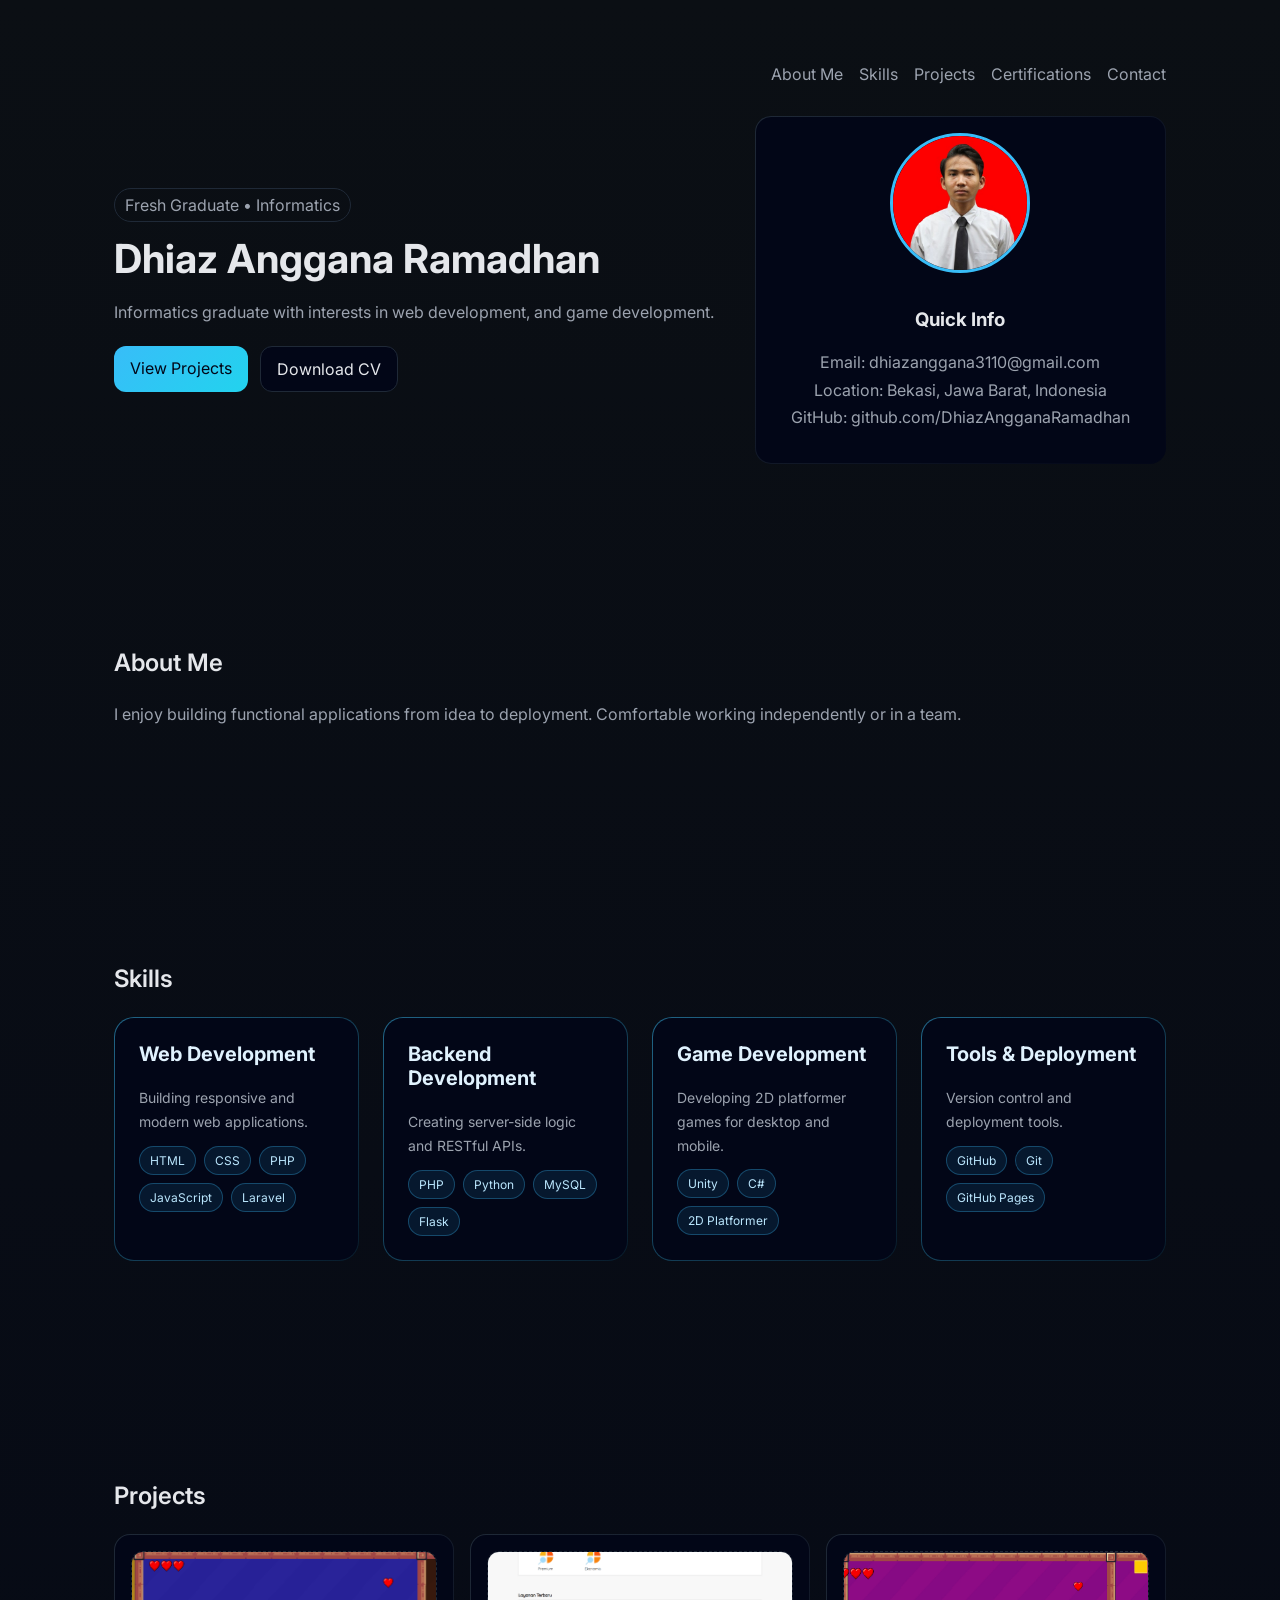
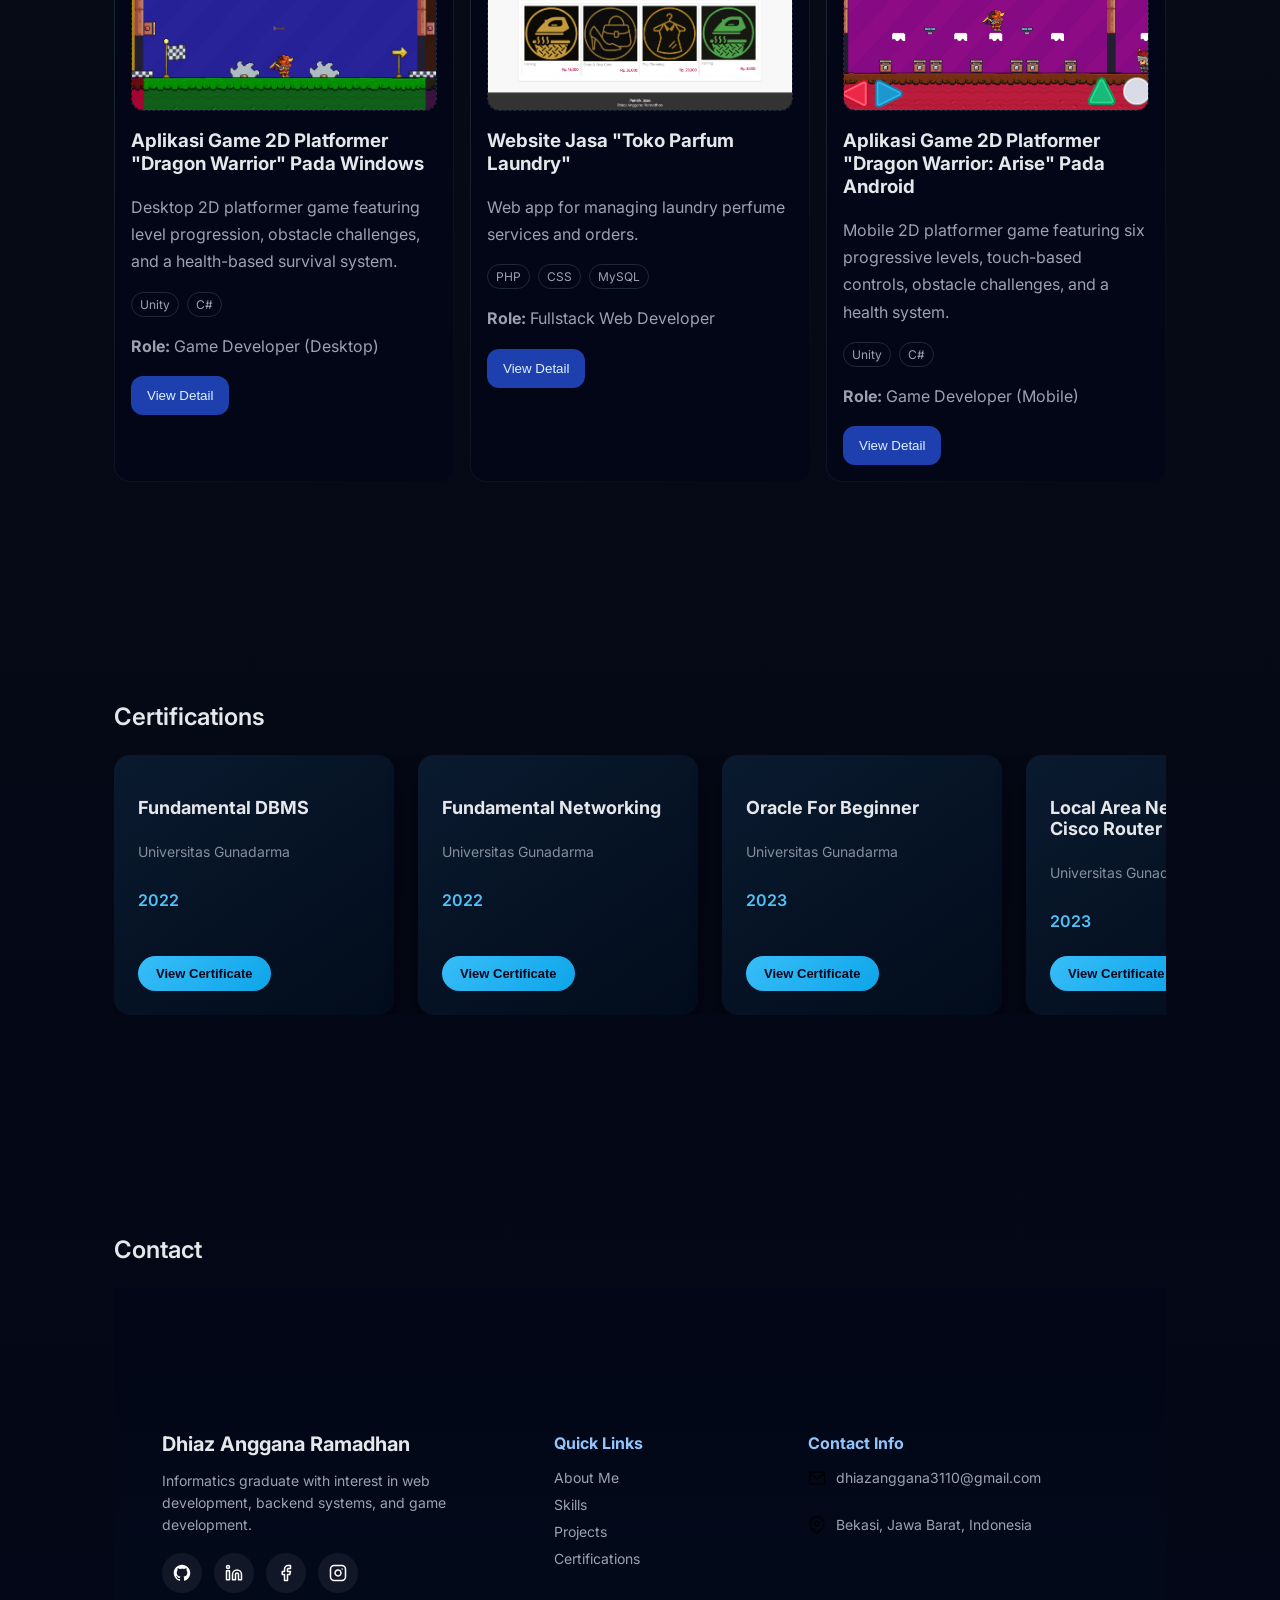
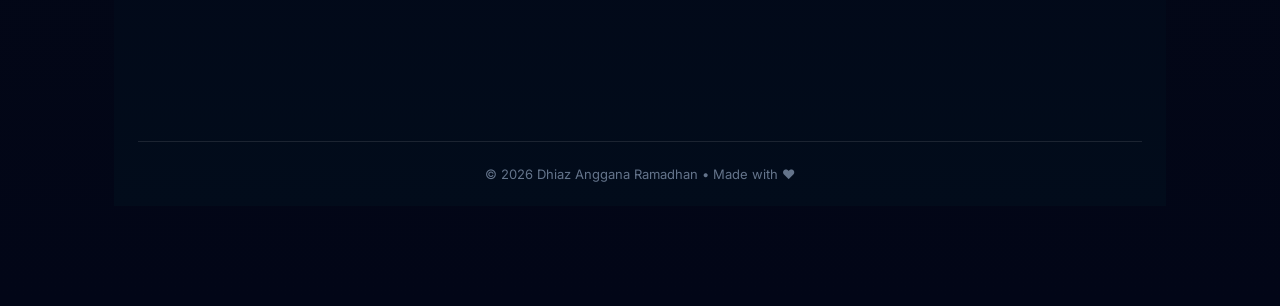
==== commit 911a6c36: "Update portofolio" ====
--- a/index.html
+++ b/index.html
@@ -16,9 +16,10 @@
 <body>
 <header>
   <nav>
-    <a href="#about">About</a>
+    <a href="#about me">About Me</a>
     <a href="#skills">Skills</a>
     <a href="#projects">Projects</a>
+    <a href="#certifications">Certifications</a>
     <a href="#contact">Contact</a>
   </nav>
 
@@ -595,18 +596,67 @@
 
 <section id="contact" class="section">
   <h2>Contact</h2>
-  <div class="card">
-    <p>
-      Email: <a href="mailto:dhiazanggana3110@gmail.com">dhiazanggana3110@gmail.com</a><br>
-      Phone Number: <a href="tel:+6281283462207">+62 812-8346-2207</a><br>
-      LinkedIn: <a href="https://www.linkedin.com/in/dhiazangganaramadhan" target="_blank"> linkedin.com/in/dhiazangganaramadhan</a>
-    </p>
-  </div>
+
+  <footer class="footer">
+    <div class="footer-grid section">
+
+      <!-- Profile -->
+      <div class="footer-about">
+        <h3>Dhiaz Anggana Ramadhan</h3>
+        <p>
+          Informatics graduate with interest in web development,
+          backend systems, and game development.
+        </p>
+
+        <div class="footer-social">
+          <a href="https://github.com/DhiazAngganaRamadhan" target="_blank">
+            <img src="assets/img/github.svg" alt="GitHub">
+          </a>
+          <a href="https://www.linkedin.com/in/dhiazangganaramadhan" target="_blank">
+            <img src="assets/img/linkedin.svg" alt="LinkedIn">
+          </a>
+          <a href="https://www.facebook.com/dhiaz.a.ramadhan.5" target="_blank">
+            <img src="assets/img/facebook.svg" alt="Facebook">
+          </a>
+          <a href="https://www.instagram.com/dhiazangganaramadhan" target="_blank">
+            <img src="assets/img/instagram.svg" alt="Instagram">
+          </a>
+        </div>
+      </div>
+
+      <!-- Quick Links -->
+      <div class="footer-links">
+        <h4>Quick Links</h4>
+        <a href="#about">About Me</a>
+        <a href="#skills">Skills</a>
+        <a href="#projects">Projects</a>
+        <a href="#certifications">Certifications</a>
+      </div>
+
+      <!-- Contact Info -->
+      <div class="footer-contact">
+        <h4>Contact Info</h4>
+
+        <div class="contact-item">
+          <img src="assets/img/email.svg" alt="Email">
+          <a href="mailto:dhiazanggana3110@gmail.com">
+            dhiazanggana3110@gmail.com
+          </a>
+        </div>
+
+        <div class="contact-item">
+          <img src="assets/img/location.svg" alt="Location">
+          <p>Bekasi, Jawa Barat, Indonesia</p>
+        </div>
+      </div>
+
+    </div>
+
+    <div class="footer-bottom">
+      © 2026 Dhiaz Anggana Ramadhan • Made with ❤️
+    </div>
+  </footer>
 </section>
-
-<footer>
-  © 2026 Dhiaz Anggana Ramadhan
-</footer>
 
 <script src="js/script.js"></script>
 </body>
--- a/css/style.css
+++ b/css/style.css
@@ -247,12 +247,6 @@
       margin-bottom: 12px;
     }
 
-    footer {
-      padding: 40px 24px;
-      text-align: center;
-      color: var(--muted);
-    }
-
     @media (max-width: 768px) {
       .hero { grid-template-columns: 1fr; }
       h1 { font-size: 32px; }
@@ -482,4 +476,132 @@
       .skills {
         grid-template-columns: 1fr;
       }
+    }    
+
+    .footer {
+      background: linear-gradient(180deg, #020617, #020c1b);
+      color: #cbd5f5;
+      margin-top: 0;
+      padding: 24px; 
+    }    
+    
+    /* GRID UTAMA FOOTER */
+    .footer-grid {
+      max-width: 1100px;
+      margin: auto;
+      display: grid;
+      grid-template-columns: 2fr 1.2fr 1.8fr;
+      gap: 48px;
+    }    
+    
+    /* JUDUL */
+    .footer h3 {
+      font-size: 20px;
+      margin-bottom: 12px;
+      color: #e5e7eb;
+    }
+    
+    .footer h4 {
+      font-size: 16px;
+      margin-bottom: 16px;
+      color: #93c5fd;
+    }
+    
+    /* ABOUT */
+    .footer-about p {
+      font-size: 14px;
+      line-height: 1.6;
+      color: #9ca3af;
+    }
+    
+    /* SOCIAL ICONS */
+    .footer-social {
+      display: flex;
+      gap: 12px;
+      margin-top: 16px;
+    }
+    
+    .footer-social a {
+      width: 40px;
+      height: 40px;
+      border-radius: 50%;
+      background: rgba(255,255,255,0.06);
+      display: flex;
+      align-items: center;
+      justify-content: center;
+      transition: all 0.25s ease;
+    }
+    
+    .footer-social img {
+      width: 18px;
+      height: 18px;
+      filter: invert(1);
+    }
+    
+    .footer-social a:hover {
+      background: #38bdf8;
+      transform: translateY(-3px);
+    }
+
+    .footer-links { 
+      text-align: left; 
+    }
+    
+    /* QUICK LINKS */
+    .footer-links a {
+      display: block;
+      color: #9ca3af;
+      margin-bottom: 10px;
+      font-size: 14px;
+      transition: color 0.2s ease;
+    }
+    
+    .footer-links a:hover {
+      color: #38bdf8;
+    }
+
+    .footer-contact {
+      text-align: left;
+    }    
+    
+    /* CONTACT */
+    .footer-contact .contact-item {
+      display: flex;
+      align-items: center;
+      justify-content: flex-start;
+      gap: 10px;
+      margin-bottom: 12px;
+      font-size: 14px;
+    }
+    
+    .footer-contact img {
+      width: 18px;
+      height: 18px;
+      opacity: 0.85;
+    }
+    
+    .footer-contact a {
+      color: #9ca3af;
+    }
+    
+    .footer-contact a:hover {
+      color: #38bdf8;
+    }
+    
+    /* BOTTOM */
+    .footer-bottom {
+      margin-top: 48px;
+      padding-top: 24px;
+      border-top: 1px solid rgba(255,255,255,0.1);
+      text-align: center;
+      font-size: 13px;
+      color: #64748b;
+    }
+    
+    /* RESPONSIVE */
+    @media (max-width: 768px) {
+      .footer-grid {
+        grid-template-columns: 1fr;
+        gap: 32px;
+      }
     }    
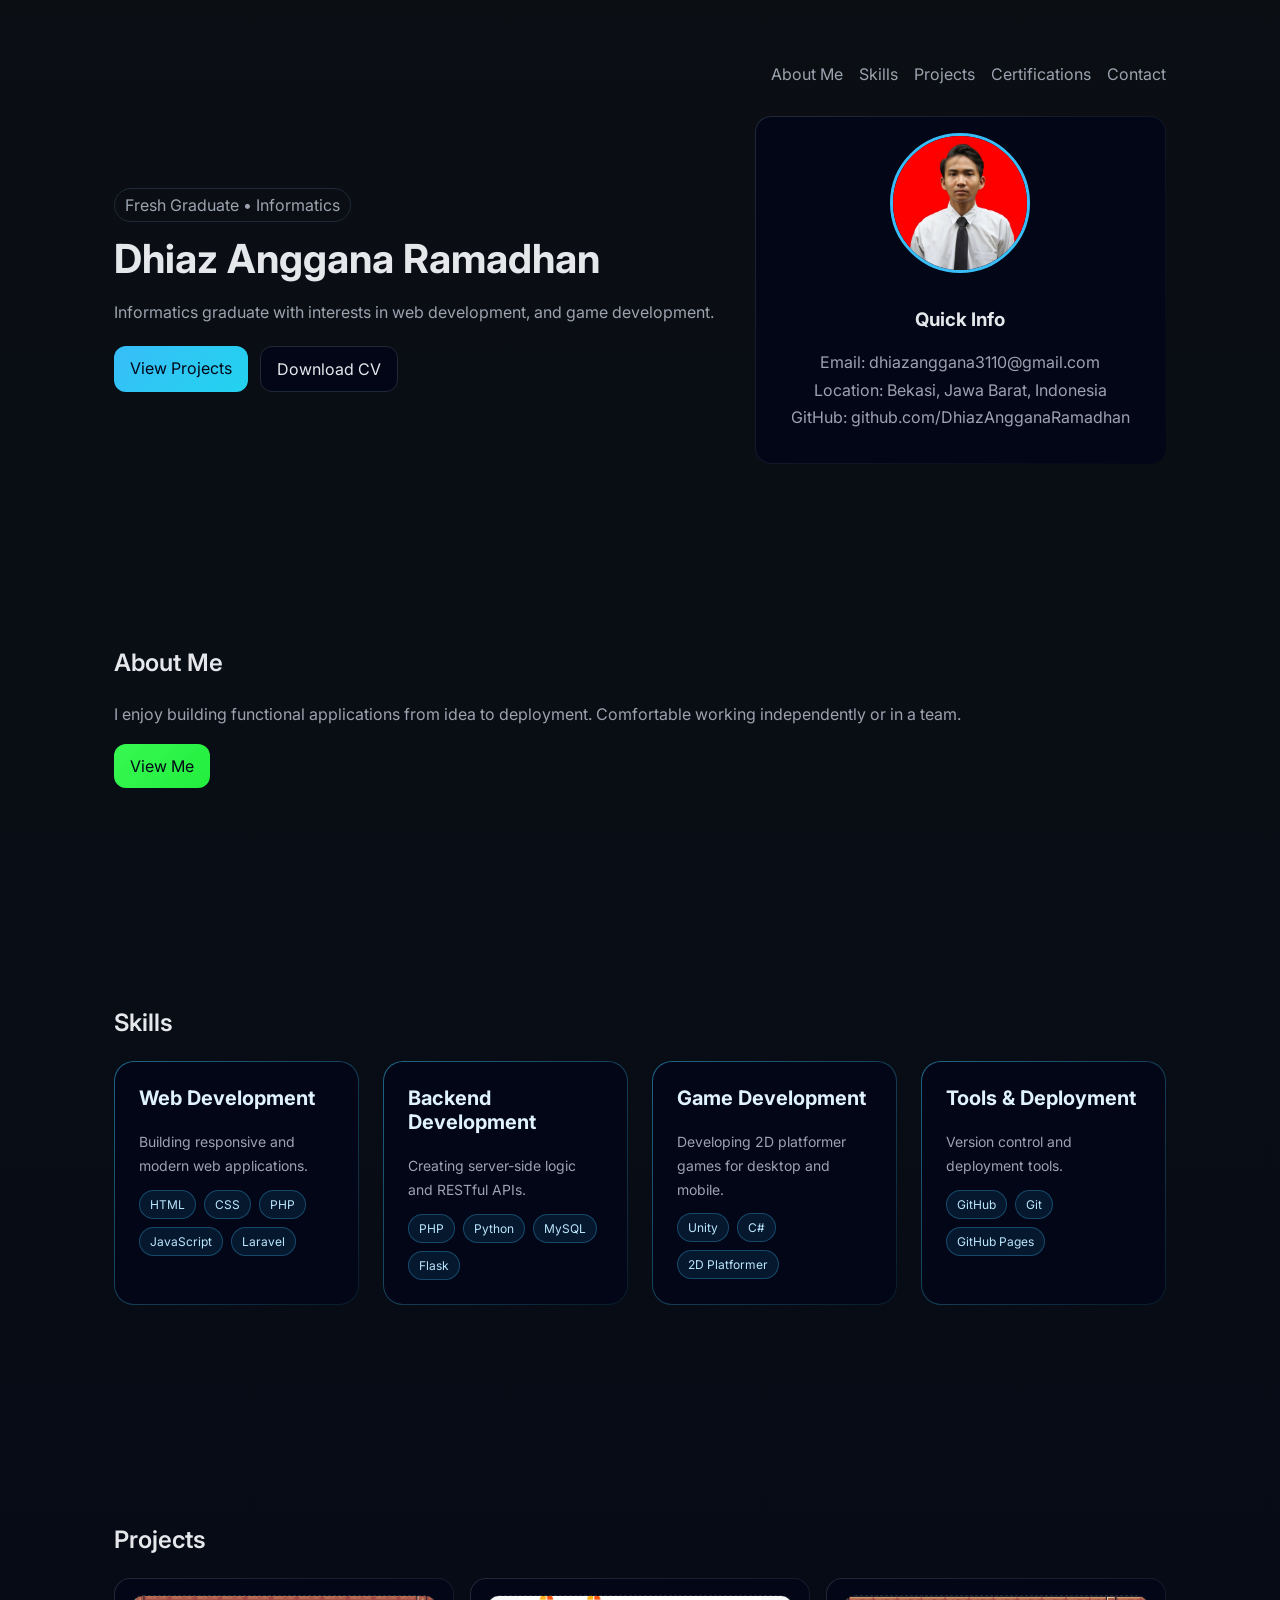
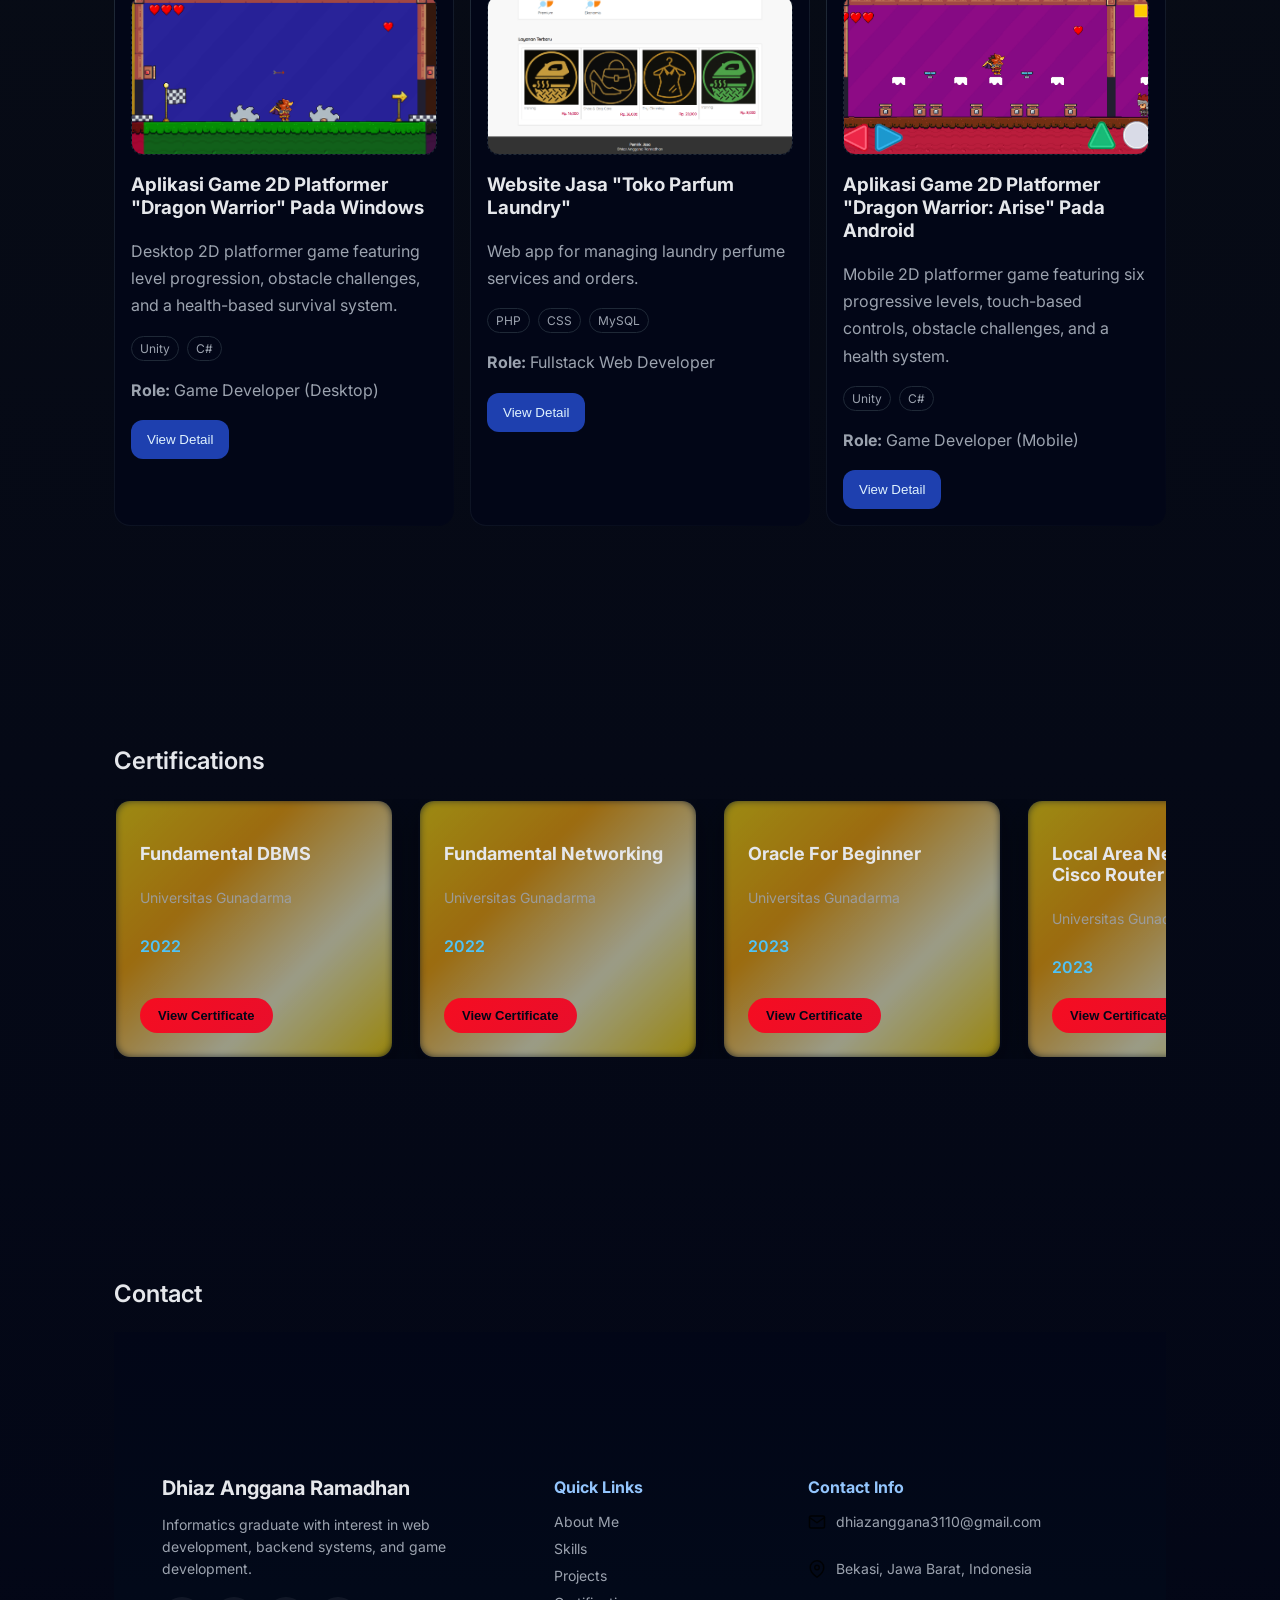
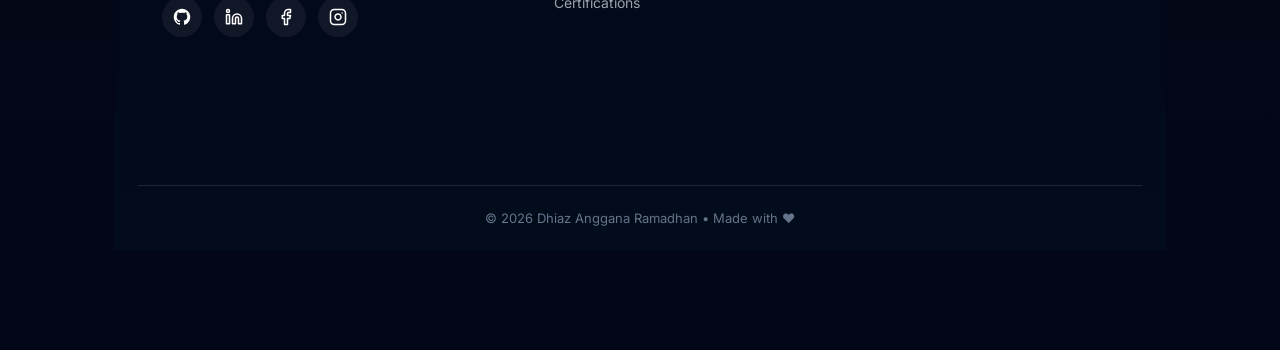
==== commit a43840a7: "Update portofolio" ====
--- a/index.html
+++ b/index.html
@@ -37,7 +37,6 @@
       </div>
     </div>
 
-    <!-- FOTO + QUICK INFO -->
     <div class="card" style="text-align:center">
       <img src="assets/img/foto.jpg" alt="Dhiaz Anggana Ramadhan" class="profile-img">
       <h3>Quick Info</h3>
@@ -56,6 +55,12 @@
     I enjoy building functional applications from idea to deployment.
     Comfortable working independently or in a team.
   </p>
+
+  <div class="about-cta">
+    <a class="btn prima" href="about-view.html">
+      View Me
+    </a>
+  </div>
 </section>
 
 <section id="skills" class="section">
@@ -600,7 +605,6 @@
   <footer class="footer">
     <div class="footer-grid section">
 
-      <!-- Profile -->
       <div class="footer-about">
         <h3>Dhiaz Anggana Ramadhan</h3>
         <p>
@@ -624,7 +628,6 @@
         </div>
       </div>
 
-      <!-- Quick Links -->
       <div class="footer-links">
         <h4>Quick Links</h4>
         <a href="#about">About Me</a>
@@ -633,7 +636,6 @@
         <a href="#certifications">Certifications</a>
       </div>
 
-      <!-- Contact Info -->
       <div class="footer-contact">
         <h4>Contact Info</h4>
 
--- a/css/style.css
+++ b/css/style.css
@@ -72,6 +72,12 @@
       border: none;
     }
 
+    .btn.prima {
+      background: linear-gradient(135deg, #38f852, #22ee3d);
+      color: #020617;
+      border: none;
+    }
+
     .btn.detail {
       background: #1e40af;     
       border: none;
@@ -84,24 +90,35 @@
     }
 
     .section {
-      max-width: 1100px;   /* 🔥 ini kuncinya */
-      margin: 0 auto;      /* center */
-      padding: 100px 24px; /* jarak atas & samping */
+      max-width: 1100px;   
+      margin: 0 auto;      
+      padding: 100px 24px; 
     }
 
     .section h2 {
-      text-align: left;      /* rata kiri */
-      font-size: 24px;       /* ukuran normal seperti dulu */
+      text-align: left;      
+      font-size: 24px;       
       font-weight: 600;
-      margin-bottom: 24px;   /* jarak ke konten */
+      margin-bottom: 24px;   
       color: #e5e7eb;
     }    
 
     .grid { display: grid; gap: 16px; }
+
+    .about-cta {
+      margin-top: 16px;
+      display: flex;
+      justify-content: flex-start;
+      gap: 12px;
+    }
+    
+    .about-section .btn {
+      cursor: pointer;
+    }    
 
     .skills {
       display: grid;
-      grid-template-columns: repeat(4, 1fr); /* 🔥 paksa 4 kolom */
+      grid-template-columns: repeat(4, 1fr); 
       gap: 24px;
     }      
 
@@ -237,7 +254,6 @@
       color: var(--muted);
     }
 
-    /* FOTO PROFIL */
     .profile-img {
       width: 140px;
       height: 140px;
@@ -277,7 +293,6 @@
       backdrop-filter: blur(4px);
       z-index: 999;
     
-      /* TAMBAHKAN */
       justify-content: center;
       align-items: center;
     }    
@@ -285,8 +300,8 @@
     .modal-content {
       background: #020617;
       width: 90%;
-      max-width: 1000px;   /* 🔥 lebih lebar */
-      height: 85vh;        /* 🔥 tinggi kayak project */
+      max-width: 1000px;   
+      height: 85vh;        
       
       padding: 24px;
       border-radius: 18px;
@@ -346,12 +361,12 @@
     .github-icon {
       width: 20px;
       height: 20px;
-      display: block;      /* 🔥 PENTING */
+      display: block;     
       filter: invert(1);
     }
       
     .github-text {
-      display: block;      /* 🔥 PENTING */
+      display: block;      
       text-align: center;
     }
       
@@ -363,11 +378,11 @@
     .cert-section {
       overflow: hidden;
     }
-
+    
     .cert-wrapper {
       overflow: hidden;
     }
-
+    
     .cert-track {
       display: flex;
       gap: 24px;
@@ -375,72 +390,94 @@
       align-items: stretch;
       animation: infiniteScroll 40s linear infinite;
     }
-
+    
     .cert-card {
+      position: relative;
       width: 280px;
       min-height: 260px;
-
+      padding: 24px;
+      border-radius: 16px;
+    
       background: linear-gradient(145deg, #0a1a2f, #020c1b);
-      border-radius: 16px;
-      padding: 24px;
-
-      box-shadow: 0 10px 30px rgba(0,0,0,.4);
-
+      box-shadow: 0 10px 30px rgba(0, 0, 0, 0.4);
+    
       display: flex;
       flex-direction: column;
-
+    
       transform: translateZ(0);
       backface-visibility: hidden;
-    }
-
+    
+      border: 2px solid transparent;
+      background-clip: padding-box;
+      z-index: 1;
+      overflow: hidden; 
+    }
+    
     .cert-card h3 {
       font-size: 18px;
       margin-bottom: 8px;
     }
-
+    
+    .cert-card::before {
+      content: "";
+      position: absolute;
+      top: -2px;
+      left: -2px;
+      right: -2px;
+      bottom: -2px;
+      border-radius: 18px;
+    
+      background: linear-gradient(135deg, #FFD700, #FFA500, #FFFACD, #FFD700);
+      z-index: -1;
+    
+      opacity: 0.6;
+      filter: blur(4px);
+    
+      animation: starGlow 3s ease-in-out infinite;
+    }
+    
     .cert-org {
       font-size: 14px;
       opacity: 0.85;
     }
-
+    
     .cert-year {
       margin: 12px 0 auto;
       color: #4fc3f7;
       font-weight: 600;
     }
-
+    
     .cert-btn {
       align-self: flex-start;
       display: inline-block;
       margin-top: 16px;
       padding: 10px 18px;
       border-radius: 999px;
-    
+      
       font-size: 13px;
       font-weight: 600;
       color: #020617;
-      background: linear-gradient(135deg, #38bdf8, #0ea5e9);
+      background: linear-gradient(135deg, #f50d21, #e90e2b);
       text-decoration: none;
-    
+      
       border: none;
       outline: none;
       box-sizing: border-box;
-
+    
       cursor: pointer;
-    
-      /* Anti pecah / glitch */
+      
       backface-visibility: hidden;
       will-change: transform, box-shadow;
       -webkit-font-smoothing: antialiased;
       -moz-osx-font-smoothing: grayscale;
-    
+      
       transition: transform 0.25s ease, box-shadow 0.25s ease;
     }    
-
+    
     .cert-btn:hover {
       box-shadow: 0 12px 30px rgba(56,189,248,0.35);
-    }    
-
+    }
+    
     .modal-cert {
       width: 100%;
       height: 100%;
@@ -450,9 +487,9 @@
       width: 100%;
       height: 100%;
       border-radius: 10px;
-      flex: 1;              /* 🔥 penting */
-    }      
-
+      flex: 1;
+    }
+    
     @keyframes infiniteScroll {
       from {
         transform: translateX(0);
@@ -461,11 +498,11 @@
         transform: translateX(-50%);
       }
     }
-
+    
     .cert-wrapper:hover .cert-track {
       animation-play-state: paused;
     }
-
+    
     @media (max-width: 1024px) {
       .skills {
         grid-template-columns: repeat(2, 1fr);
@@ -475,6 +512,21 @@
     @media (max-width: 640px) {
       .skills {
         grid-template-columns: 1fr;
+      }
+    }
+    
+    @keyframes starGlow {
+      0% {
+        opacity: 0.2;
+        filter: blur(2px);
+      }
+      50% {
+        opacity: 0.9;
+        filter: blur(6px);
+      }
+      100% {
+        opacity: 0.2;
+        filter: blur(2px);
       }
     }    
 
@@ -485,7 +537,6 @@
       padding: 24px; 
     }    
     
-    /* GRID UTAMA FOOTER */
     .footer-grid {
       max-width: 1100px;
       margin: auto;
@@ -494,7 +545,6 @@
       gap: 48px;
     }    
     
-    /* JUDUL */
     .footer h3 {
       font-size: 20px;
       margin-bottom: 12px;
@@ -507,14 +557,12 @@
       color: #93c5fd;
     }
     
-    /* ABOUT */
     .footer-about p {
       font-size: 14px;
       line-height: 1.6;
       color: #9ca3af;
     }
     
-    /* SOCIAL ICONS */
     .footer-social {
       display: flex;
       gap: 12px;
@@ -547,7 +595,6 @@
       text-align: left; 
     }
     
-    /* QUICK LINKS */
     .footer-links a {
       display: block;
       color: #9ca3af;
@@ -564,7 +611,6 @@
       text-align: left;
     }    
     
-    /* CONTACT */
     .footer-contact .contact-item {
       display: flex;
       align-items: center;
@@ -588,7 +634,6 @@
       color: #38bdf8;
     }
     
-    /* BOTTOM */
     .footer-bottom {
       margin-top: 48px;
       padding-top: 24px;
@@ -598,7 +643,6 @@
       color: #64748b;
     }
     
-    /* RESPONSIVE */
     @media (max-width: 768px) {
       .footer-grid {
         grid-template-columns: 1fr;
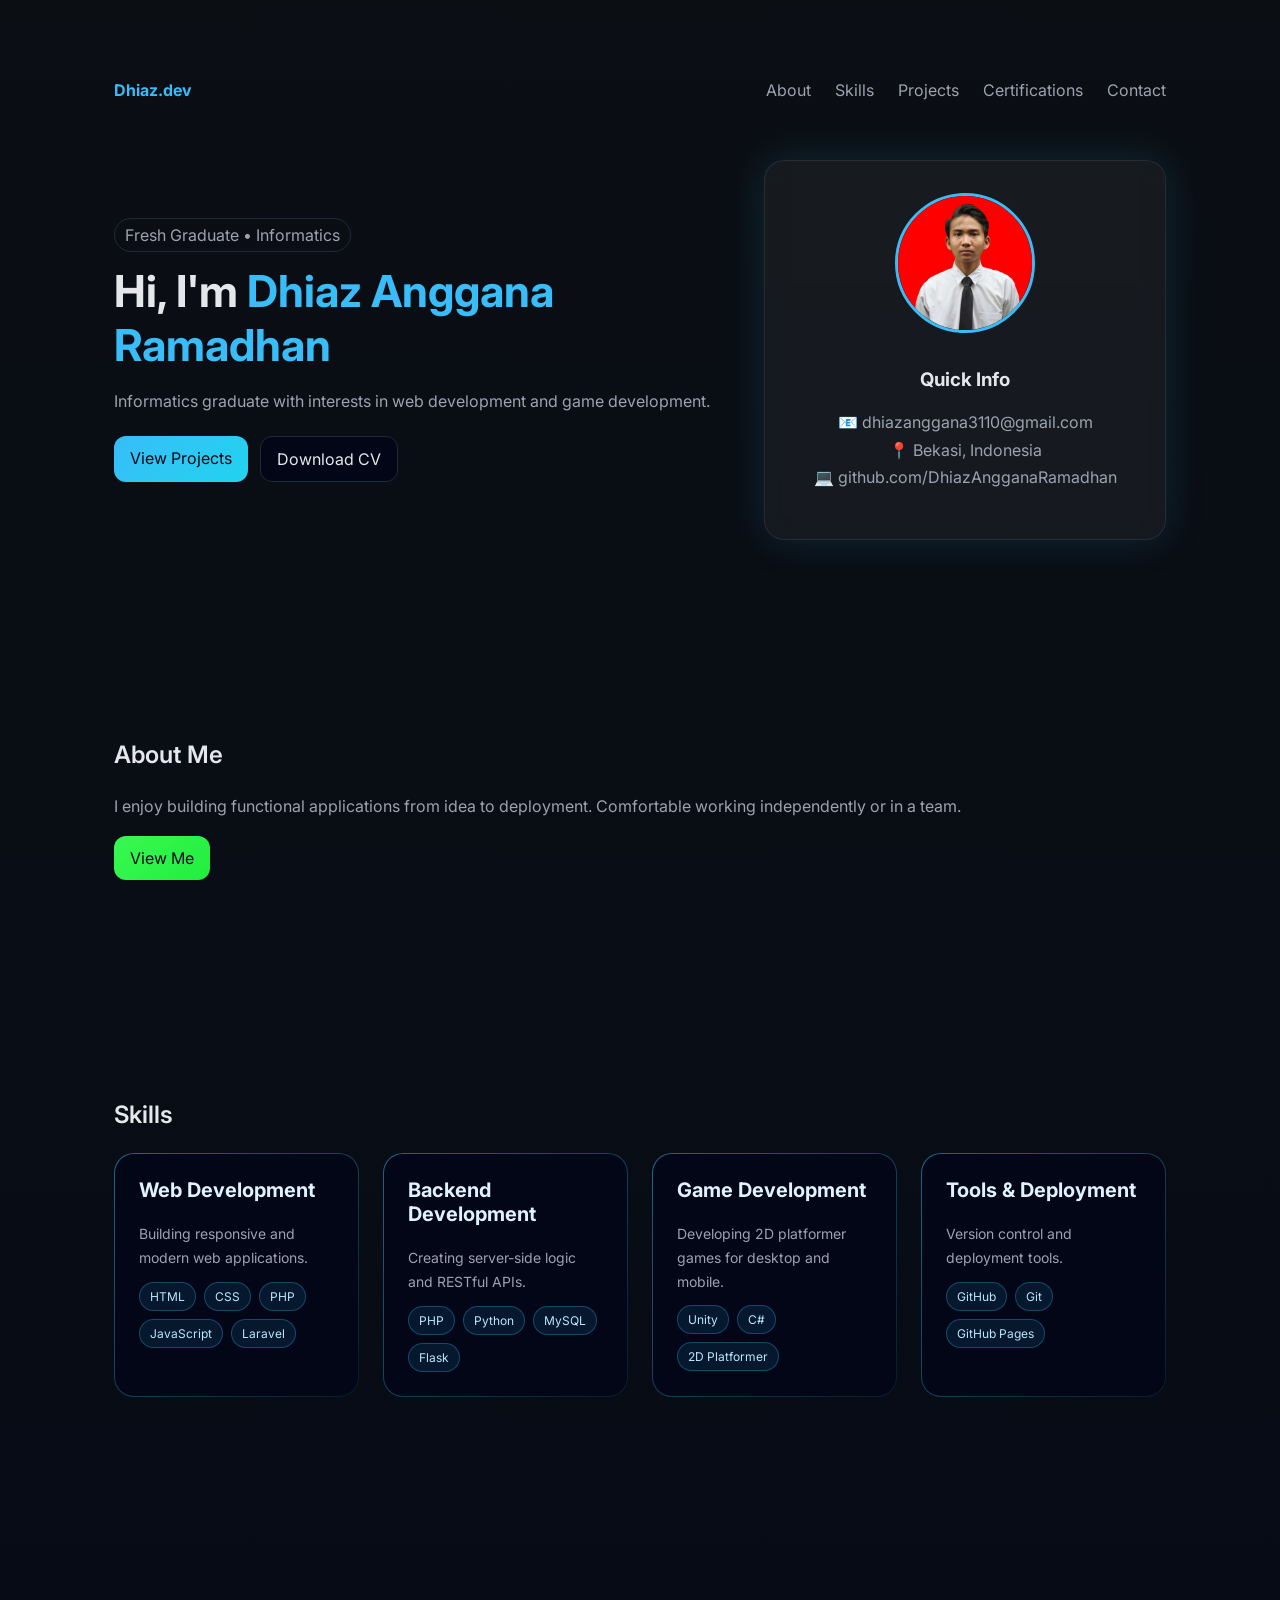
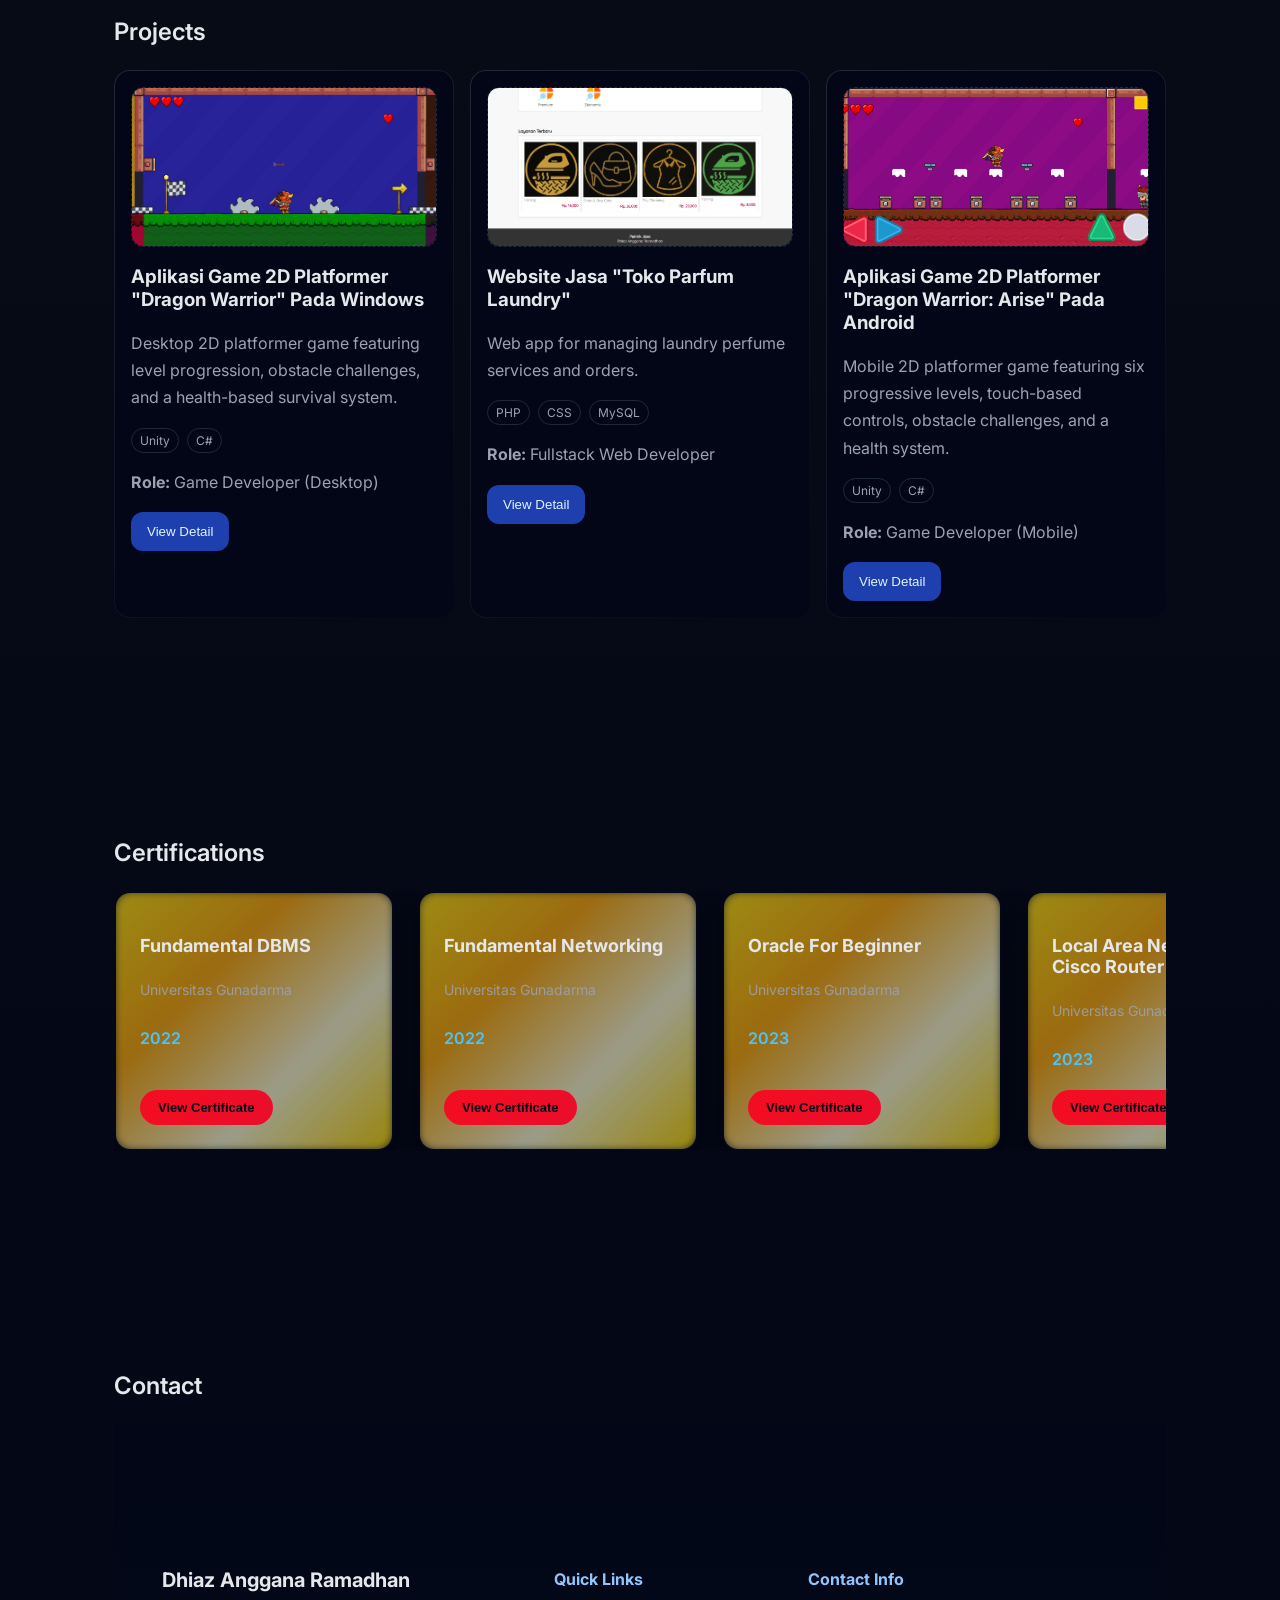
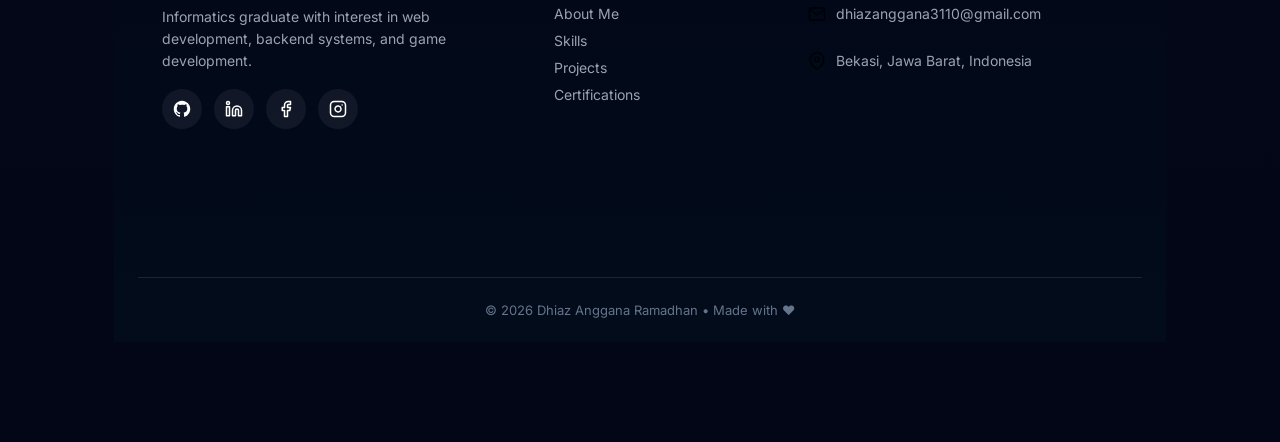
==== commit 8e1c412b: "Update portofolio" ====
--- a/index.html
+++ b/index.html
@@ -14,40 +14,48 @@
 </head>
 
 <body>
-<header>
-  <nav>
-    <a href="#about me">About Me</a>
-    <a href="#skills">Skills</a>
-    <a href="#projects">Projects</a>
-    <a href="#certifications">Certifications</a>
-    <a href="#contact">Contact</a>
-  </nav>
-
-  <div class="hero">
-    <div>
-      <span class="badge">Fresh Graduate • Informatics</span>
-      <h1>Dhiaz Anggana Ramadhan</h1>
-      <p>
-        Informatics graduate with interests in web development, and game development. 
-      </p>
-
-      <div class="cta">
-        <a class="btn primary" href="#projects">View Projects</a>
-        <a class="btn" href="cv-dhiaz.pdf" download>Download CV</a>
-      </div>
-    </div>
-
-    <div class="card" style="text-align:center">
-      <img src="assets/img/foto.jpg" alt="Dhiaz Anggana Ramadhan" class="profile-img">
-      <h3>Quick Info</h3>
-      <p>
-        Email: dhiazanggana3110@gmail.com<br>
-        Location: Bekasi, Jawa Barat, Indonesia<br>
-        GitHub: github.com/DhiazAngganaRamadhan
-      </p>
-    </div>
-  </div>
-</header>
+  <header class="header">
+    <nav class="header-nav">
+      <div class="logo">Dhiaz.dev</div>
+  
+      <div class="nav-links">
+        <a href="#about">About</a>
+        <a href="#skills">Skills</a>
+        <a href="#projects">Projects</a>
+        <a href="#certifications">Certifications</a>
+        <a href="#contact">Contact</a>
+      </div>
+    </nav>
+  
+    <div class="hero-header">
+      <div class="hero-left">
+        <span class="badge">Fresh Graduate • Informatics</span>
+  
+        <h1>
+          Hi, I'm <span class="accent-text">Dhiaz Anggana Ramadhan</span>
+        </h1>
+  
+        <p>
+          Informatics graduate with interests in web development and game development.
+        </p>
+  
+        <div class="cta">
+          <a class="btn primary" href="#projects">View Projects</a>
+          <a class="btn" href="cv-dhiaz.pdf" download>Download CV</a>
+        </div>
+      </div>
+  
+      <div class="hero-card">
+        <img src="assets/img/foto.jpg" class="profile-img">
+        <h3>Quick Info</h3>
+        <p>
+          📧 dhiazanggana3110@gmail.com <br>
+          📍 Bekasi, Indonesia <br>
+          💻 github.com/DhiazAngganaRamadhan
+        </p>
+      </div>
+    </div>
+  </header>  
 
 <section id="about" class="section">
   <h2>About Me</h2>
--- a/css/style.css
+++ b/css/style.css
@@ -17,26 +17,81 @@
 
     a { color: var(--accent); text-decoration: none; }
 
-    header {
-      padding: 64px 24px;
+    .header {
+      padding: 80px 24px;
       max-width: 1100px;
       margin: auto;
     }
 
-    nav {
-      display: flex;
-      gap: 16px;
-      justify-content: flex-end;
-      margin-bottom: 32px;
-    }
-
-    nav a { color: var(--muted); }
-
-    .hero {
+    .header-nav {
+      display: flex;
+      justify-content: space-between;
+      align-items: center;
+      margin-bottom: 60px;
+    }
+
+    .logo {
+      font-weight: 700;
+      color: #38bdf8;
+    }
+
+    .nav-links {
+      display: flex;
+      gap: 24px;
+    }
+
+    .nav-links a {
+      color: var(--muted);
+      transition: .3s;
+    }
+
+    .nav-links a:hover {
+      color: var(--accent);
+    }
+
+    .hero-header {
       display: grid;
       grid-template-columns: 1.2fr .8fr;
-      gap: 24px;
+      gap: 48px;
       align-items: center;
+    }
+
+    .hero-left h1 {
+      font-size: 44px;
+      margin: 12px 0;
+    }
+
+    .accent-text {
+      color: var(--accent);
+    }
+
+    .hero-card {
+      text-align: center;
+      padding: 32px;
+      border-radius: 20px;
+
+      background: rgba(255,255,255,0.05);
+      backdrop-filter: blur(10px);
+
+      border: 1px solid rgba(255,255,255,.08);
+      box-shadow: 0 0 40px rgba(56,189,248,.15);
+
+      transition: .3s;
+    }
+
+    .hero-card:hover {
+      transform: translateY(-6px);
+    }
+
+    @media (max-width: 768px) {
+      .hero-header {
+        grid-template-columns: 1fr;
+        text-align: center;
+      }
+
+      .cta {
+        justify-content: center;
+      }
     }
 
     .badge {
@@ -197,6 +252,13 @@
       transition: all 0.35s ease;
     }
 
+    .projects .card:hover {
+      transform: translateY(-8px);
+      box-shadow:
+      0 20px 40px rgba(56,189,248,.18),
+      inset 0 0 0 1px rgba(56,189,248,.25);
+    }
+    
     .projects .card::before {
       content: "";
       position: absolute;
@@ -209,13 +271,6 @@
       pointer-events: none;
     }
 
-    .projects .card:hover {
-      transform: translateY(-8px);
-      box-shadow:
-        0 20px 40px rgba(56,189,248,.18),
-        inset 0 0 0 1px rgba(56,189,248,.25);
-    }
-
     .projects .card:hover::before {
       opacity: 1;
     }
@@ -235,9 +290,40 @@
       opacity: .6;
     }
 
-    @keyframes borderMove {
-      0% { transform: translateX(-100%); }
-      100% { transform: translateX(100%); }
+    .thumb {
+      width: 100%;
+      height: 160px;
+      border-radius: 12px;
+      overflow: hidden;
+      margin-bottom: 12px;
+      border: 1px dashed #1f2937;
+      position: relative;
+    }
+
+    .thumb::after {
+      content: "";
+      position: absolute;
+      top: 0;
+      left: -120%;
+      width: 60%;
+      height: 100%;
+      background: linear-gradient(
+        120deg,
+        transparent,
+        rgba(255,255,255,0.35),
+        transparent
+      );
+
+      transform: skewX(-25deg);
+      animation: shineMove 3.5s linear infinite;
+      pointer-events: none;
+    }
+
+    .thumb img {
+      width: 100%;
+      height: 100%;
+      object-fit: cover;
+      display: block;
     }
 
     .tags {
@@ -263,28 +349,6 @@
       margin-bottom: 12px;
     }
 
-    @media (max-width: 768px) {
-      .hero { grid-template-columns: 1fr; }
-      h1 { font-size: 32px; }
-      nav { justify-content: flex-start; }
-    }
-
-    .thumb {
-      width: 100%;
-      height: 160px;
-      border-radius: 12px;
-      overflow: hidden;        
-      margin-bottom: 12px;
-      border: 1px dashed #1f2937;
-    }
-
-    .thumb img {
-      width: 100%;
-      height: 100%;
-      object-fit: cover;       
-      display: block;
-    }
-
     .modal {
       display: none;
       position: fixed;
@@ -292,31 +356,37 @@
       background: rgba(0,0,0,0.7);
       backdrop-filter: blur(4px);
       z-index: 999;
-    
+
       justify-content: center;
       align-items: center;
-    }    
+    }
 
     .modal-content {
       background: #020617;
       width: 90%;
-      max-width: 1000px;   
-      height: 85vh;        
-      
+      max-width: 1000px;
+      height: 85vh;
+
       padding: 24px;
       border-radius: 18px;
       color: var(--text);
+
       position: relative;
-    
+      overflow-y: auto;
+
       display: flex;
       flex-direction: column;
-      overflow-y: auto;  
-    }    
+    }
 
     .modal-content img {
       width: 100%;
       border-radius: 12px;
       margin: 16px 0;
+      transition: transform .35s ease;
+    }
+
+    .modal-content img:hover {
+      transform: scale(1.04);
     }
 
     .close {
@@ -327,53 +397,69 @@
       cursor: pointer;
     }
 
+    .github-wrapper {
+      display: flex;
+      justify-content: center;
+    }
+
     .github-btn {
       display: grid;
       grid-auto-flow: column;
       place-content: center;
       align-items: center;
       gap: 8px;
-      
+
       width: 100%;
       max-width: 360px;
-      
+
       padding: 12px 20px;
       margin-top: 5px;
-      
+
       background: transparent;
       border: 1px solid rgba(255,255,255,0.2);
       border-radius: 10px;
-      
+
       color: #e5e7eb;
       font-size: 15px;
       font-weight: 600;
       text-decoration: none;
-      
+
       transition: all 0.25s ease;
     }
-      
+
     .github-btn:hover {
       background: rgba(255,255,255,0.05);
       border-color: #38bdf8;
       color: #38bdf8;
     }
-      
+
     .github-icon {
       width: 20px;
       height: 20px;
-      display: block;     
+      display: block;
       filter: invert(1);
     }
-      
+
     .github-text {
-      display: block;      
+      display: block;
       text-align: center;
     }
-      
-    .github-wrapper {
-      display: flex;
-      justify-content: center;
-    }      
+
+    @media (max-width: 768px) {
+      h1 {
+        font-size: 32px;
+      }
+    }
+
+    @keyframes shineMove {
+      0%   { left: -120%; }
+      100% { left: 150%; }
+    }
+
+    @keyframes borderMove {
+      0%   { transform: translateX(-100%); }
+      100% { transform: translateX(100%); }
+    }
 
     .cert-section {
       overflow: hidden;
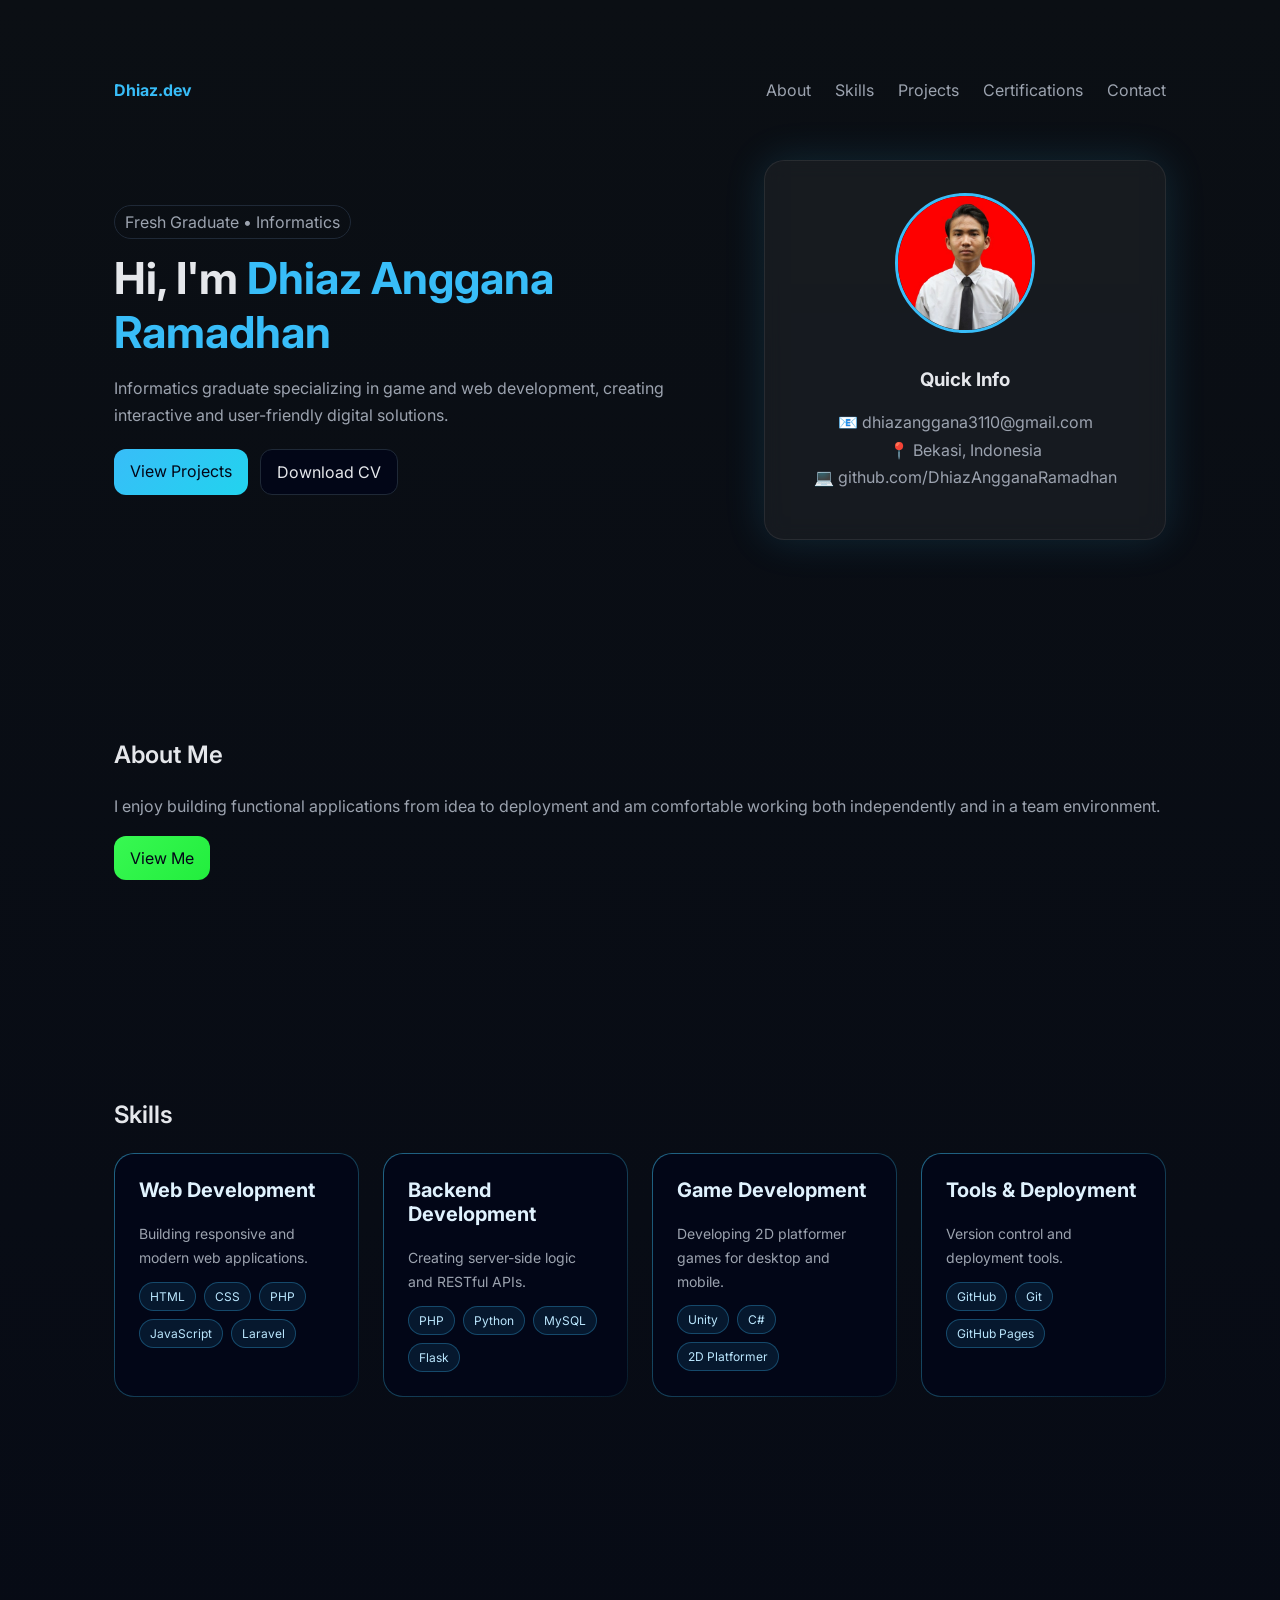
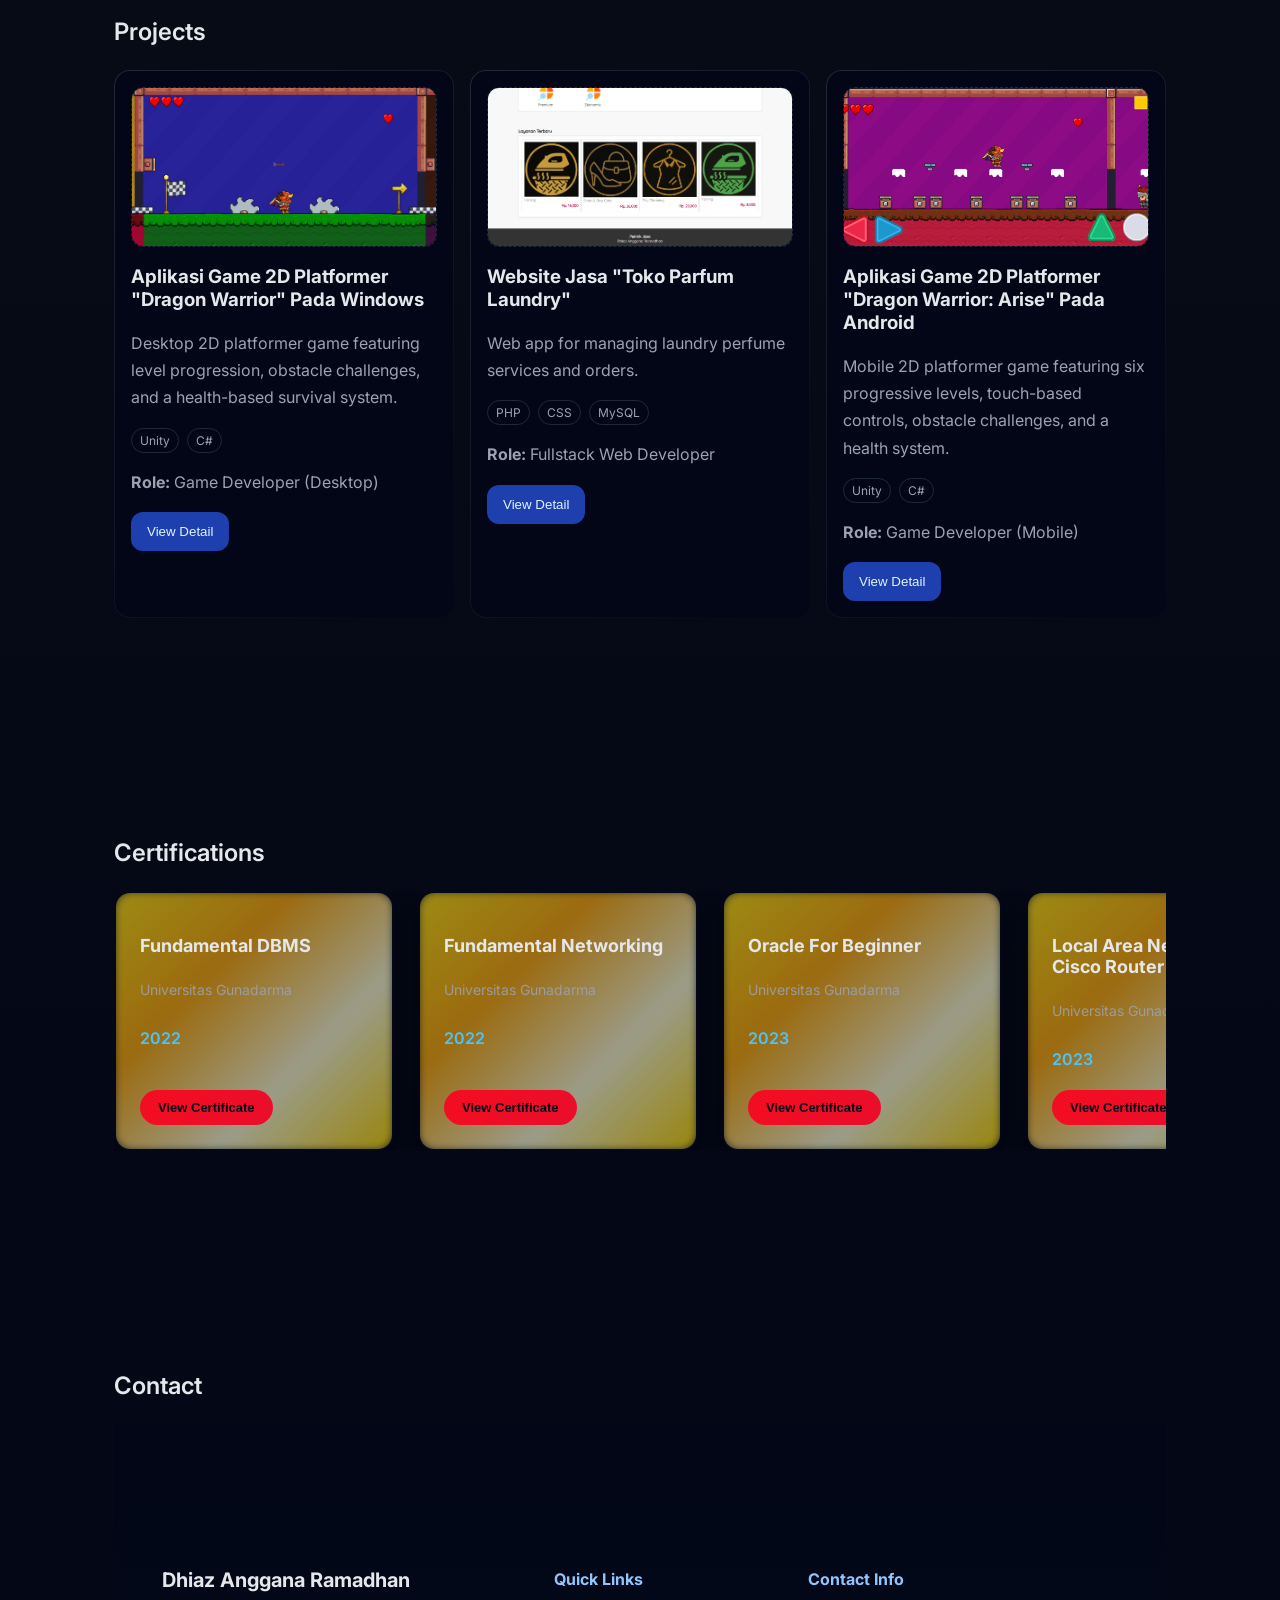
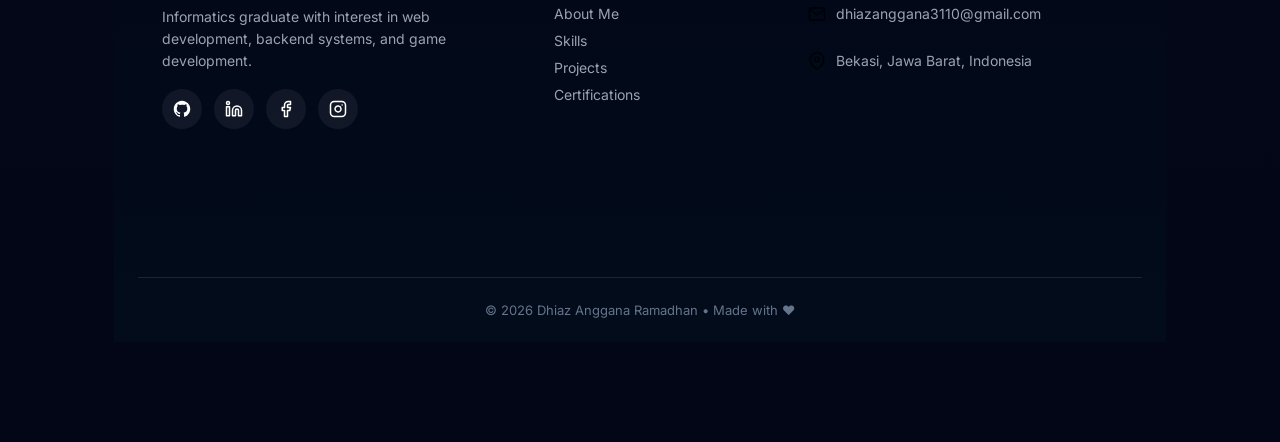
==== commit 5795771f: "Update portofolio" ====
--- a/index.html
+++ b/index.html
@@ -36,7 +36,7 @@
         </h1>
   
         <p>
-          Informatics graduate with interests in web development and game development.
+          Informatics graduate specializing in game and web development, creating interactive and user-friendly digital solutions.
         </p>
   
         <div class="cta">
@@ -60,8 +60,7 @@
 <section id="about" class="section">
   <h2>About Me</h2>
   <p>
-    I enjoy building functional applications from idea to deployment.
-    Comfortable working independently or in a team.
+    I enjoy building functional applications from idea to deployment and am comfortable working both independently and in a team environment.
   </p>
 
   <div class="about-cta">
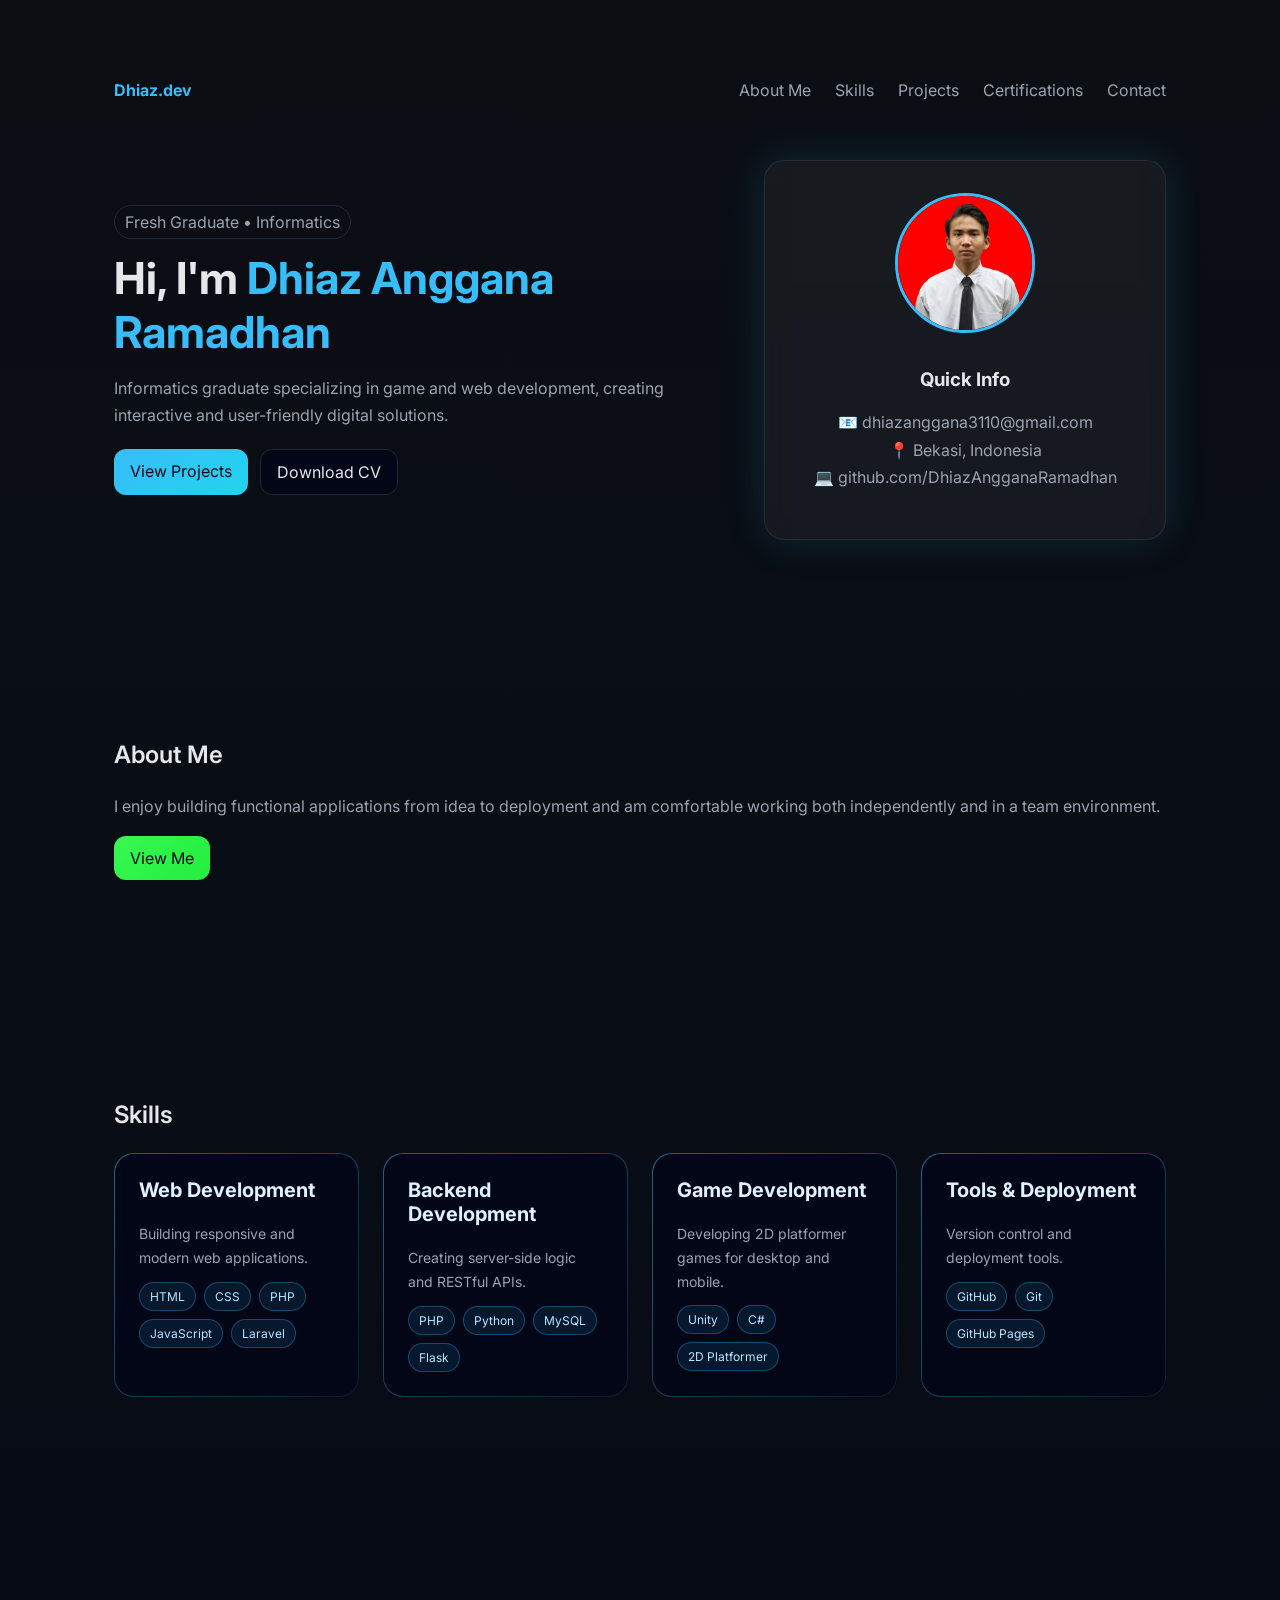
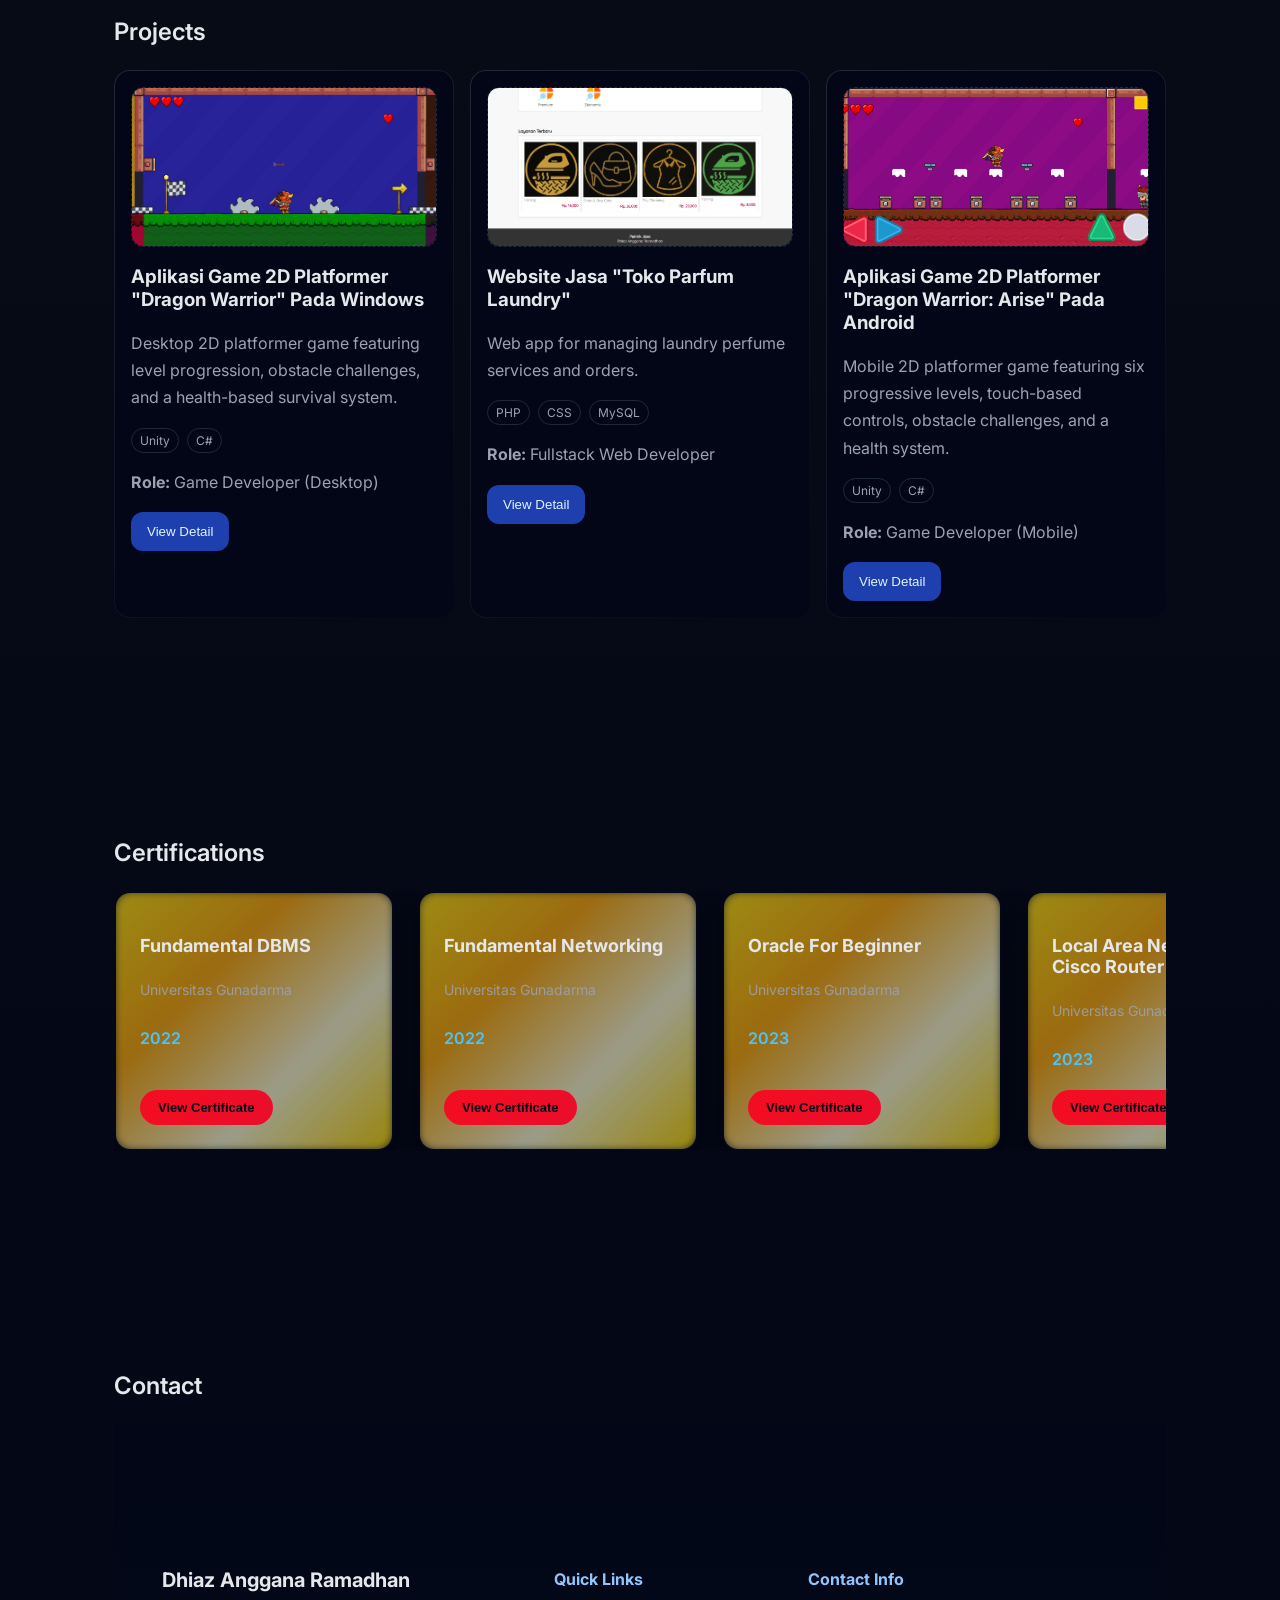
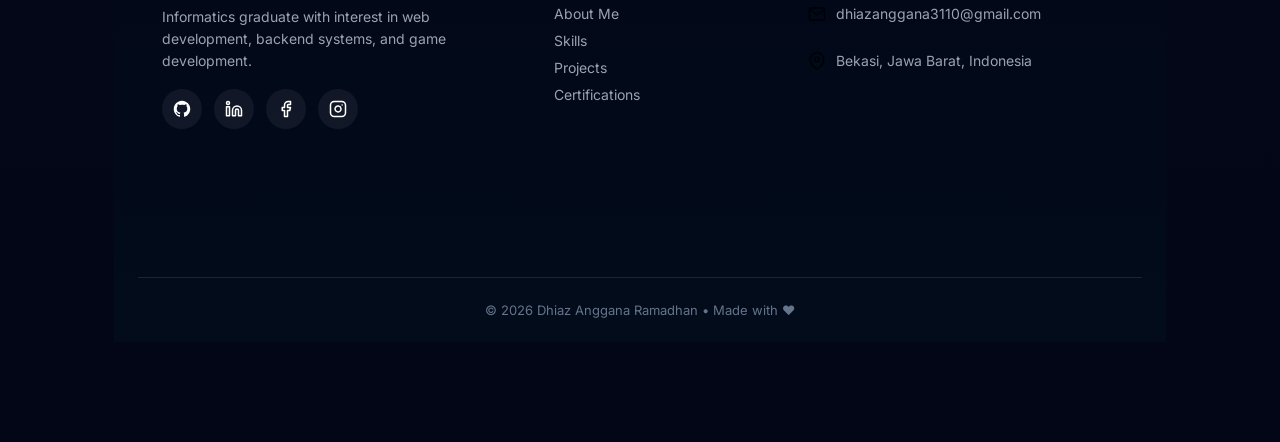
==== commit e9401ac9: "Update portofolio" ====
--- a/index.html
+++ b/index.html
@@ -19,7 +19,7 @@
       <div class="logo">Dhiaz.dev</div>
   
       <div class="nav-links">
-        <a href="#about">About</a>
+        <a href="#about">About Me</a>
         <a href="#skills">Skills</a>
         <a href="#projects">Projects</a>
         <a href="#certifications">Certifications</a>
--- a/css/style.css
+++ b/css/style.css
@@ -734,4 +734,49 @@
         grid-template-columns: 1fr;
         gap: 32px;
       }
-    }    +    }    
+
+    html, body {
+      overflow-x: hidden;
+    }
+
+    img {
+      max-width: 100%;
+      height: auto;
+    }
+
+    @media (max-width: 768px) {
+
+      .header-nav {
+        flex-direction: column;
+        gap: 16px;
+        text-align: center;
+      }
+
+      .nav-links {
+        flex-wrap: wrap;
+        justify-content: center;
+      }
+
+      .header {
+        padding: 60px 16px;
+      }
+
+      .cta {
+        justify-content: center;
+        flex-wrap: wrap;
+      }
+
+      .profile-img {
+        width: 110px;
+        height: 110px;
+      }
+
+      .section {
+        padding: 70px 16px;
+      }
+
+      .card {
+        width: 100%;
+      }
+    }
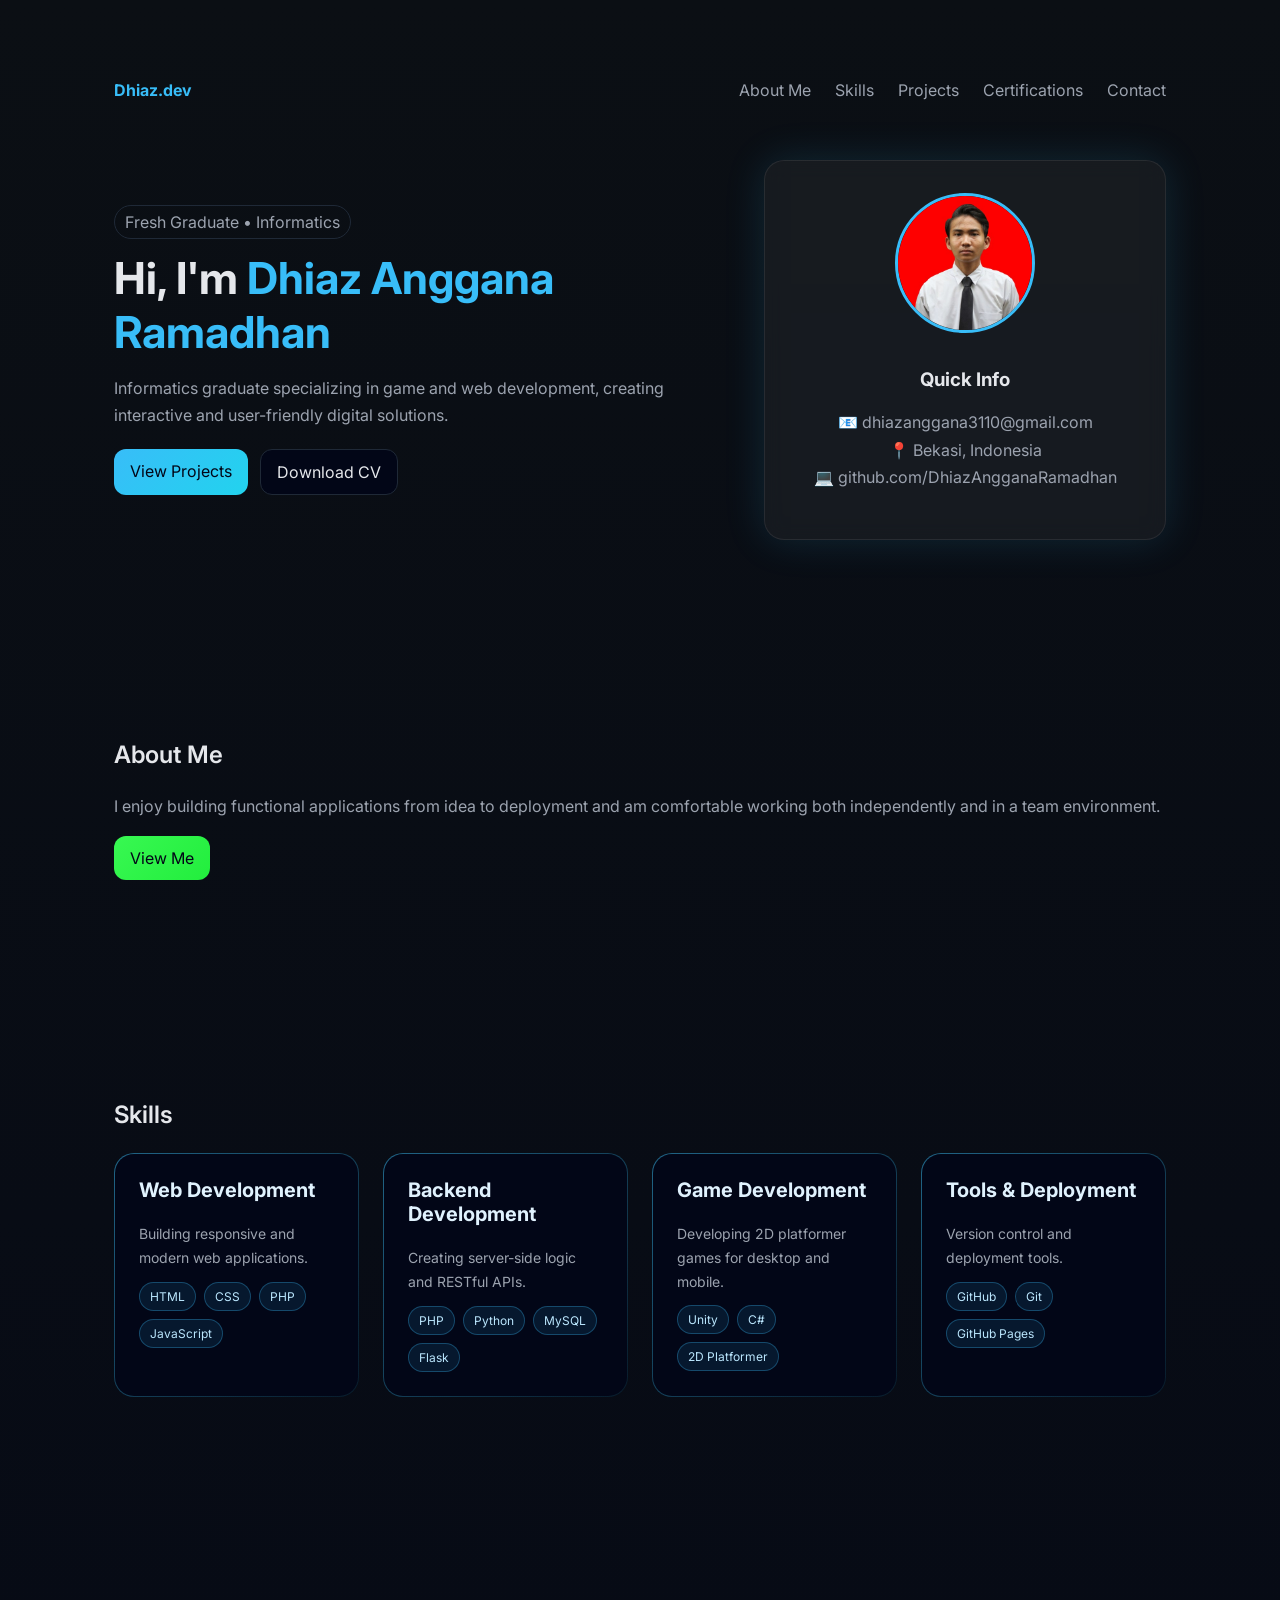
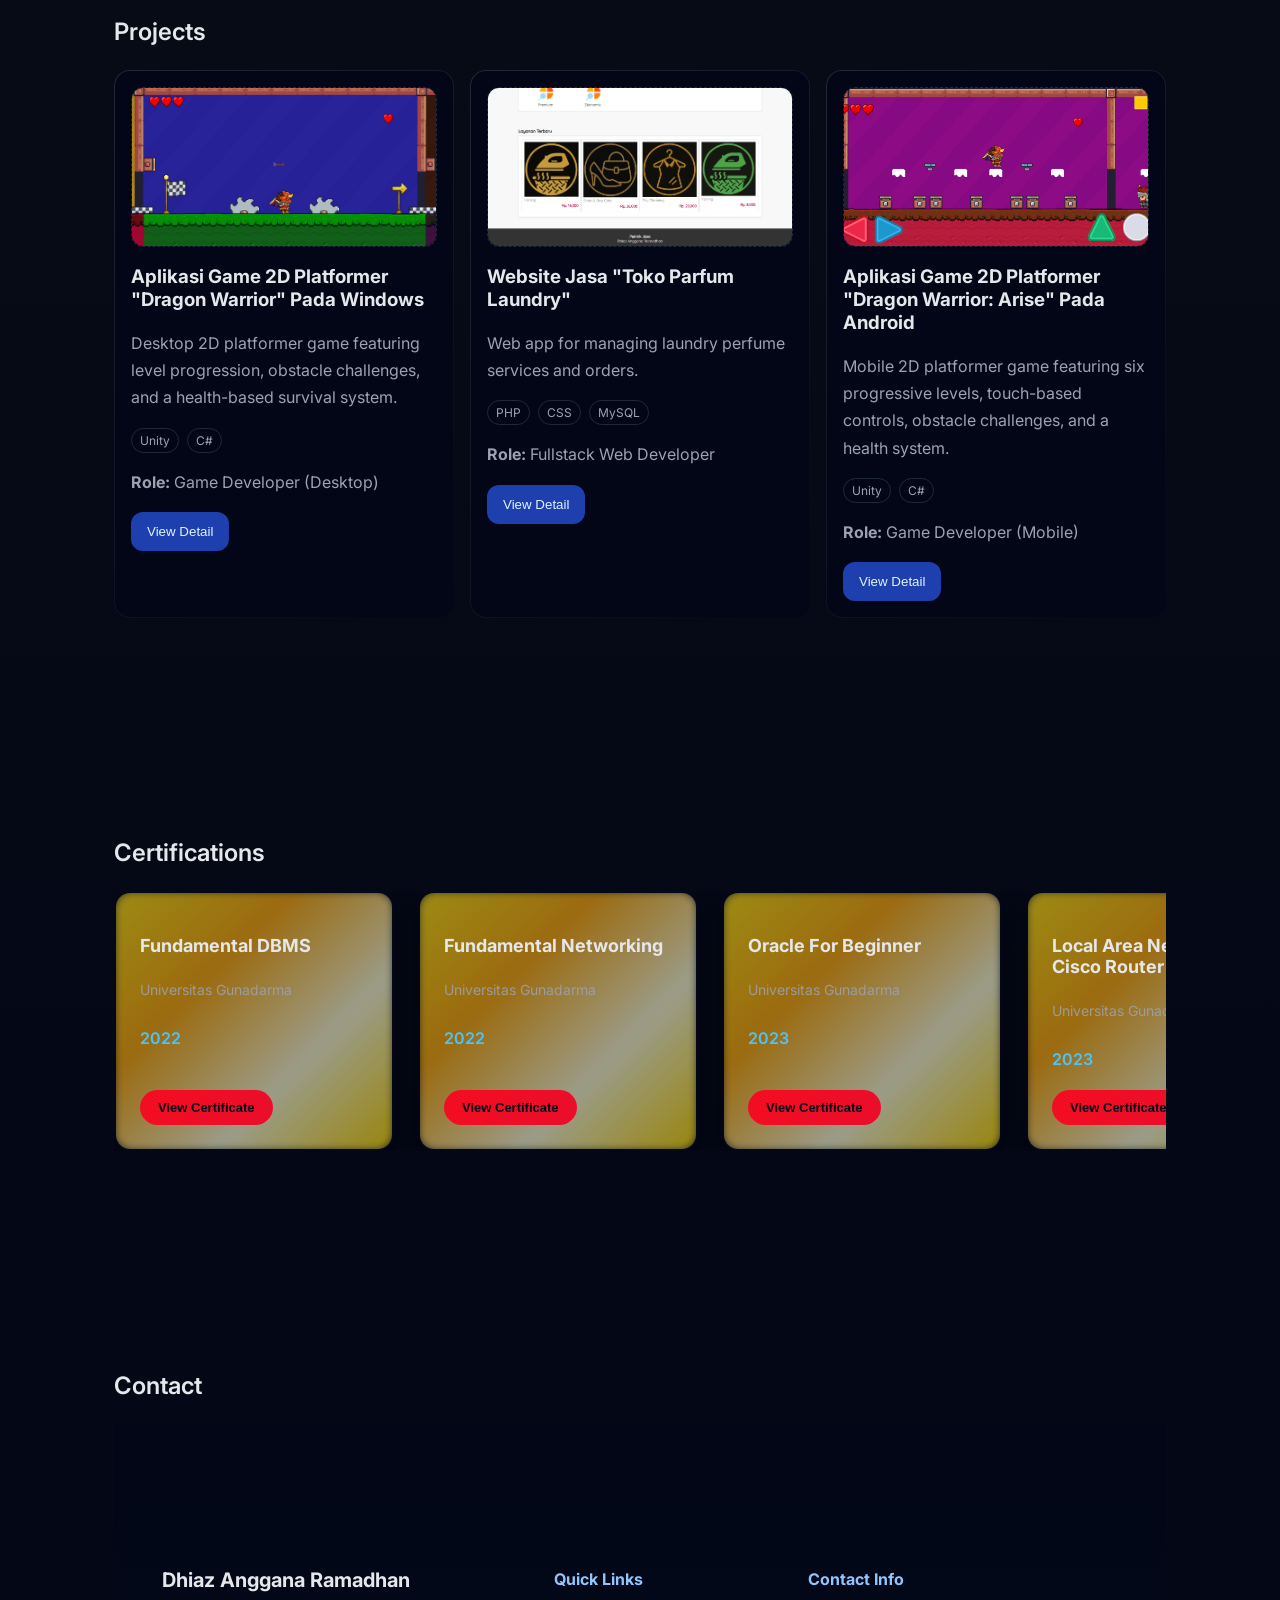
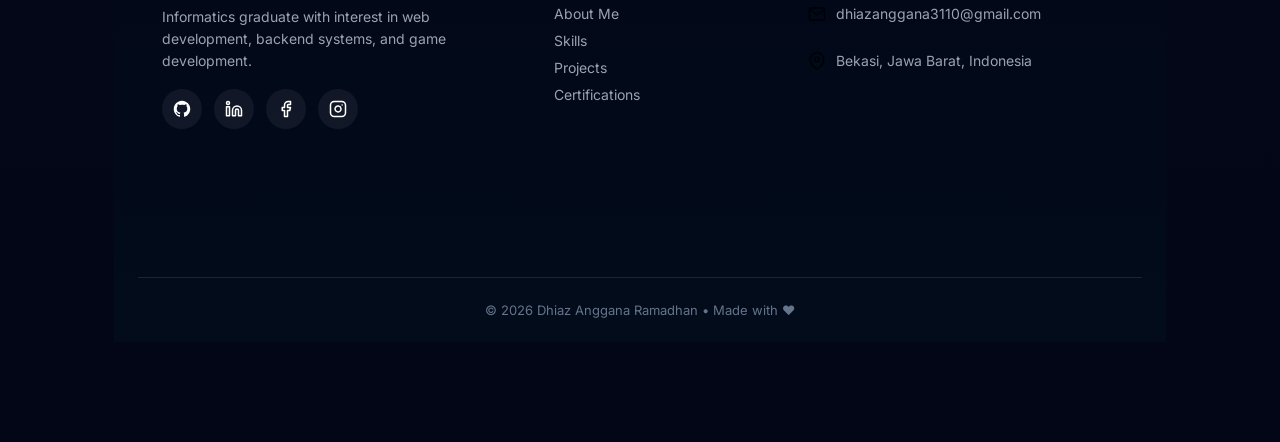
==== commit db38172b: "update portfolio" ====
--- a/index.html
+++ b/index.html
@@ -83,7 +83,6 @@
         <span>CSS</span>
         <span>PHP</span>
         <span>JavaScript</span>
-        <span>Laravel</span>
       </div>
     </div>
 
